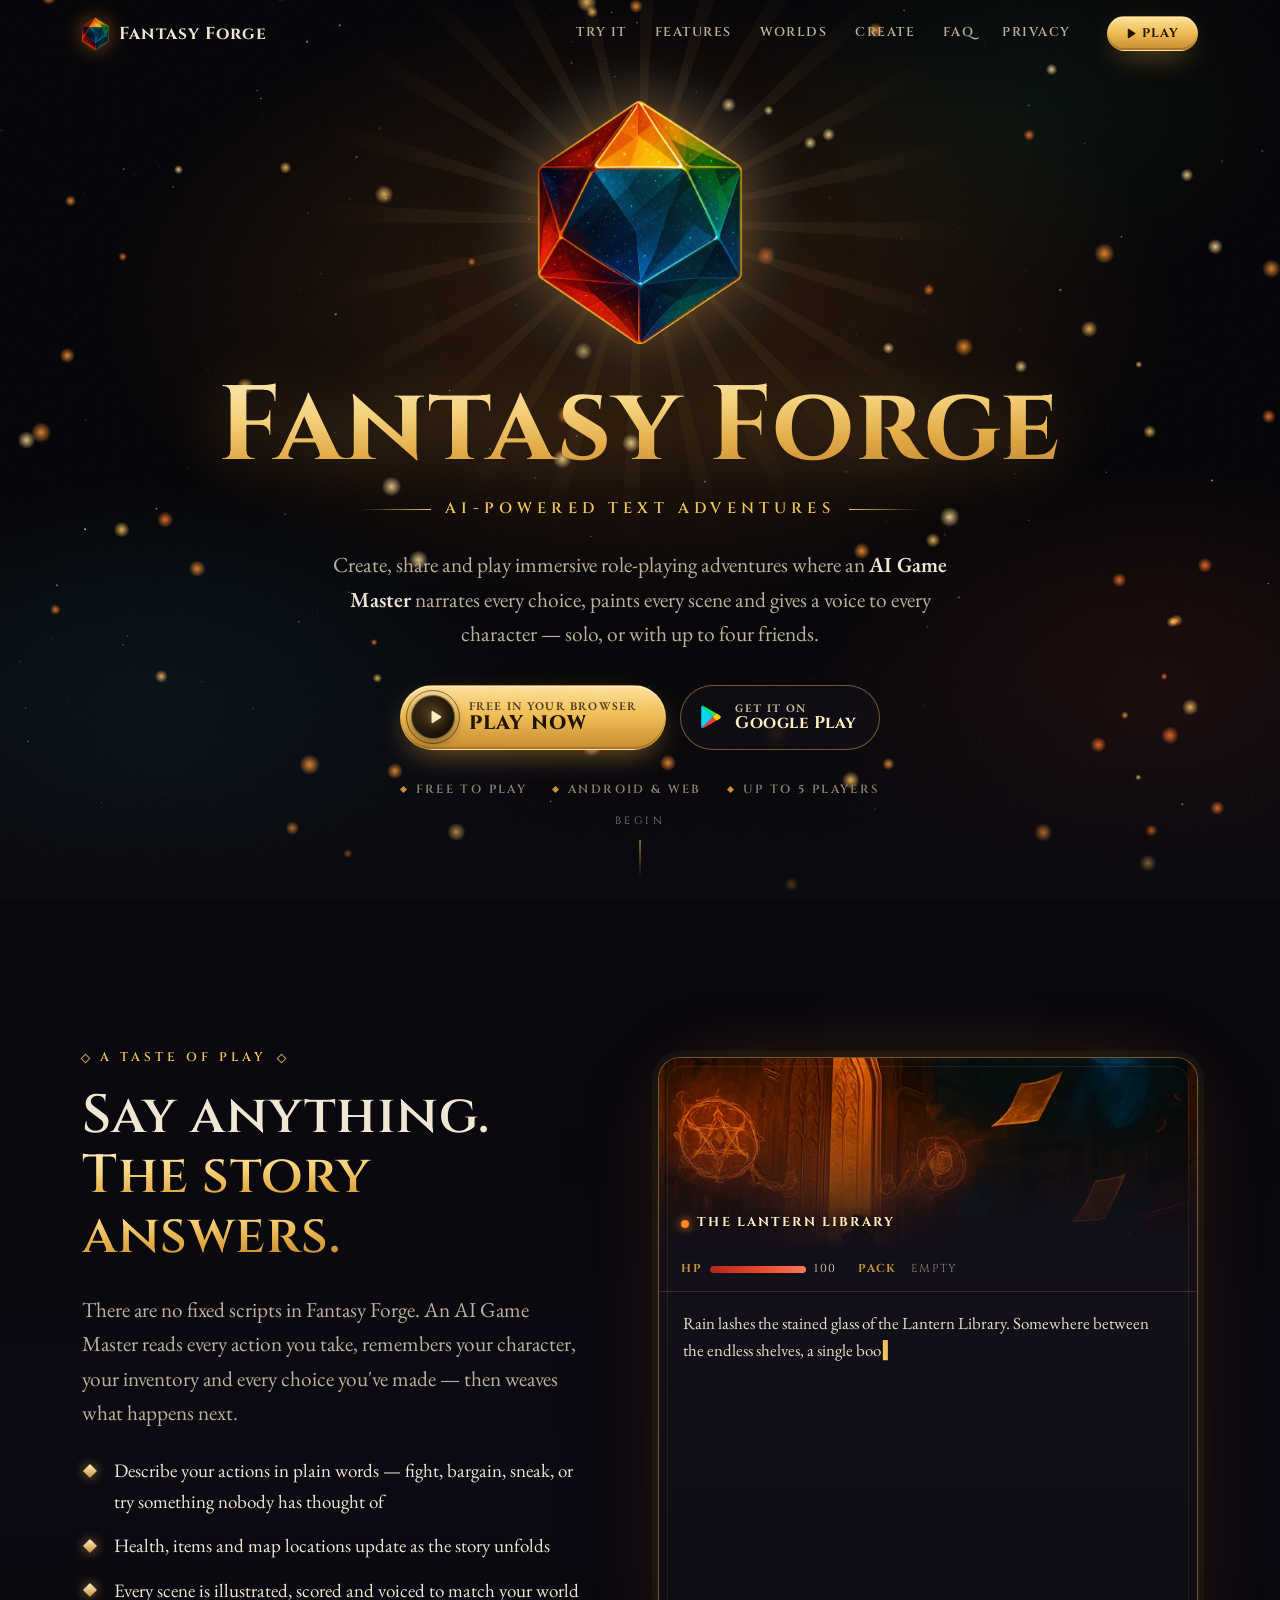
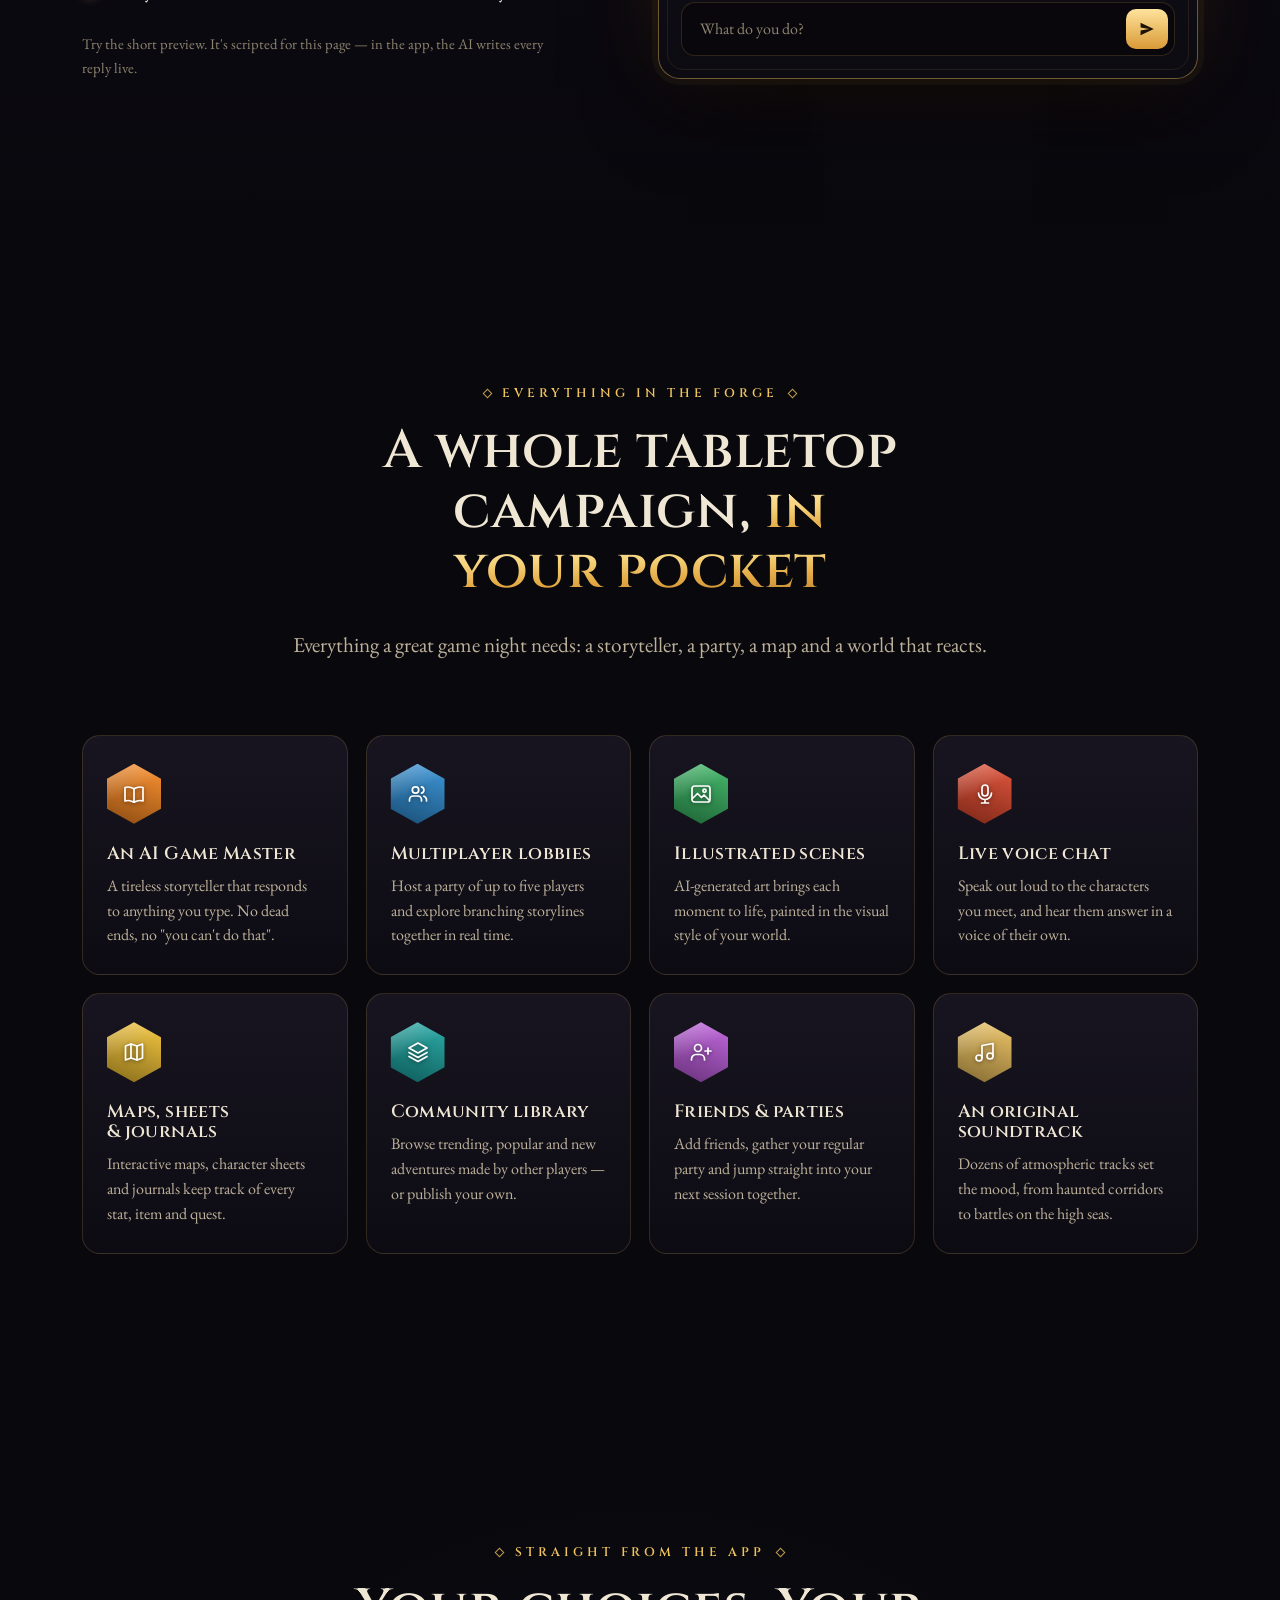
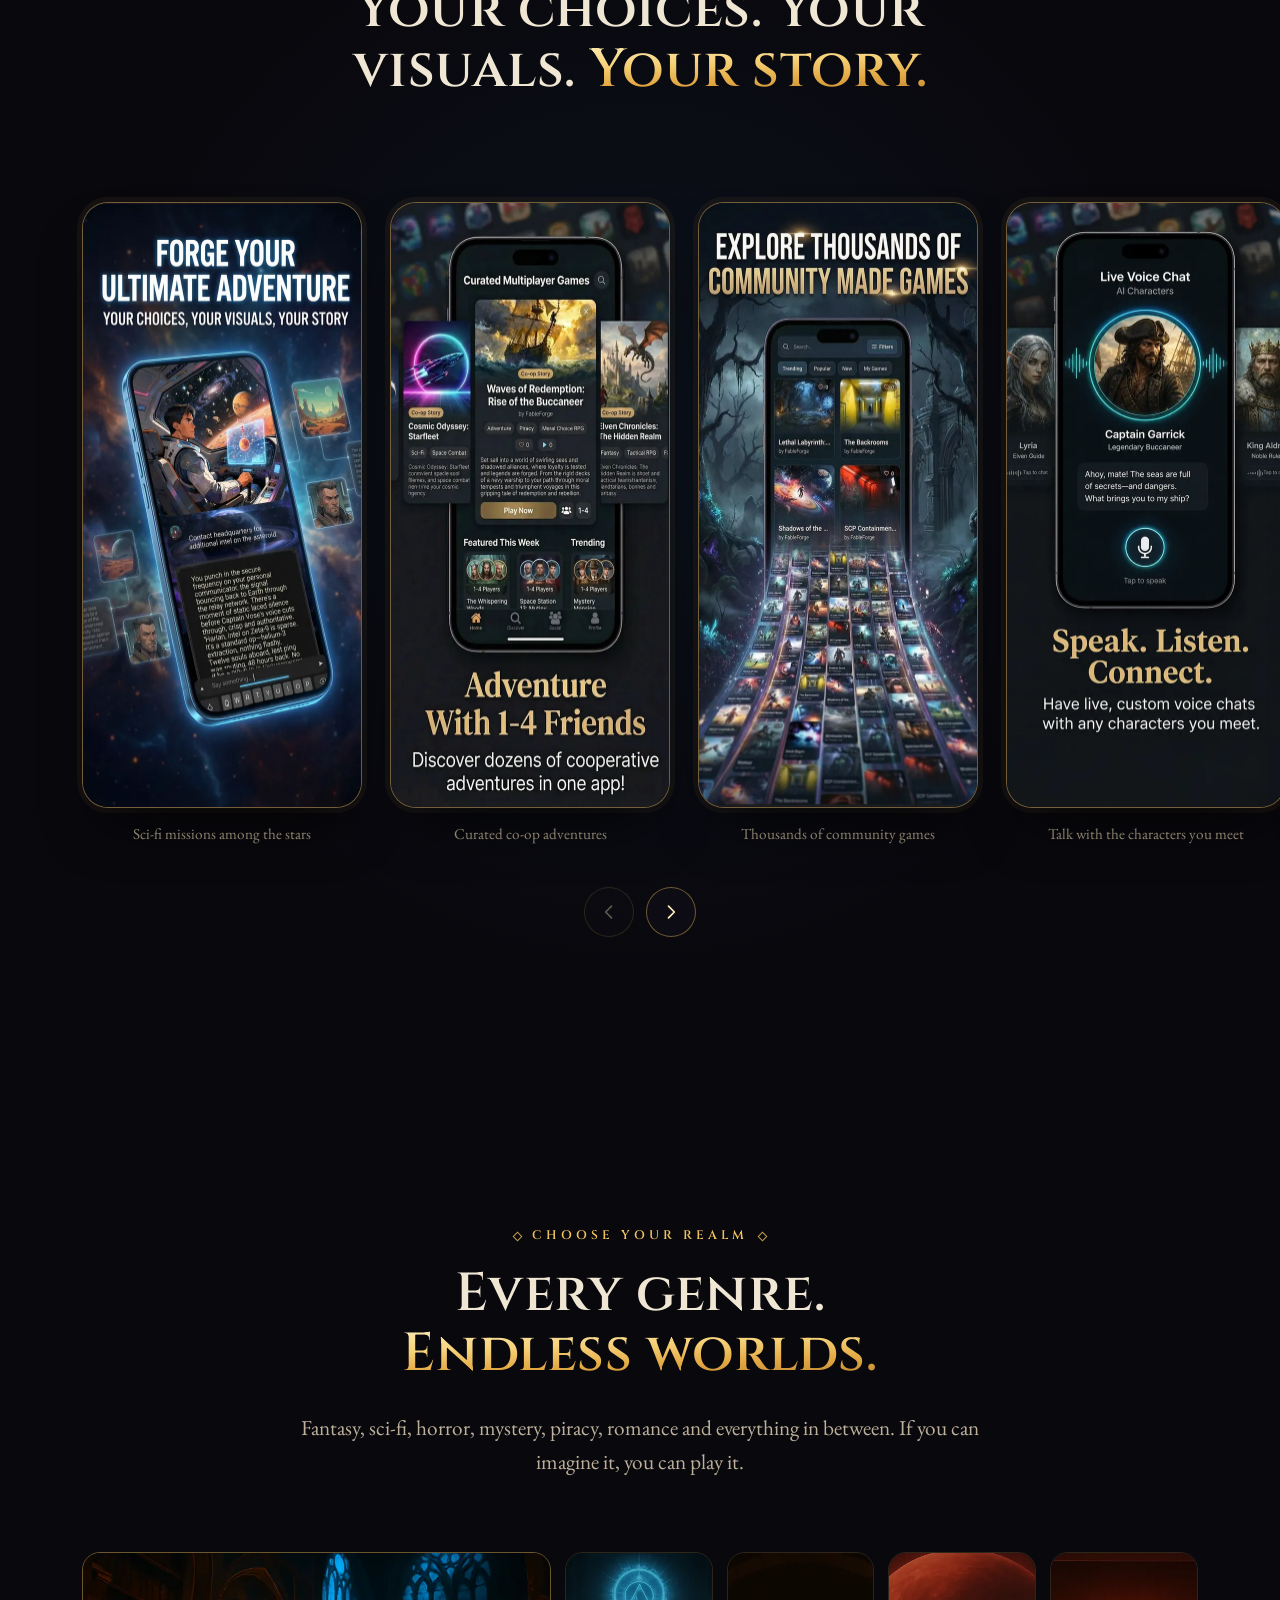
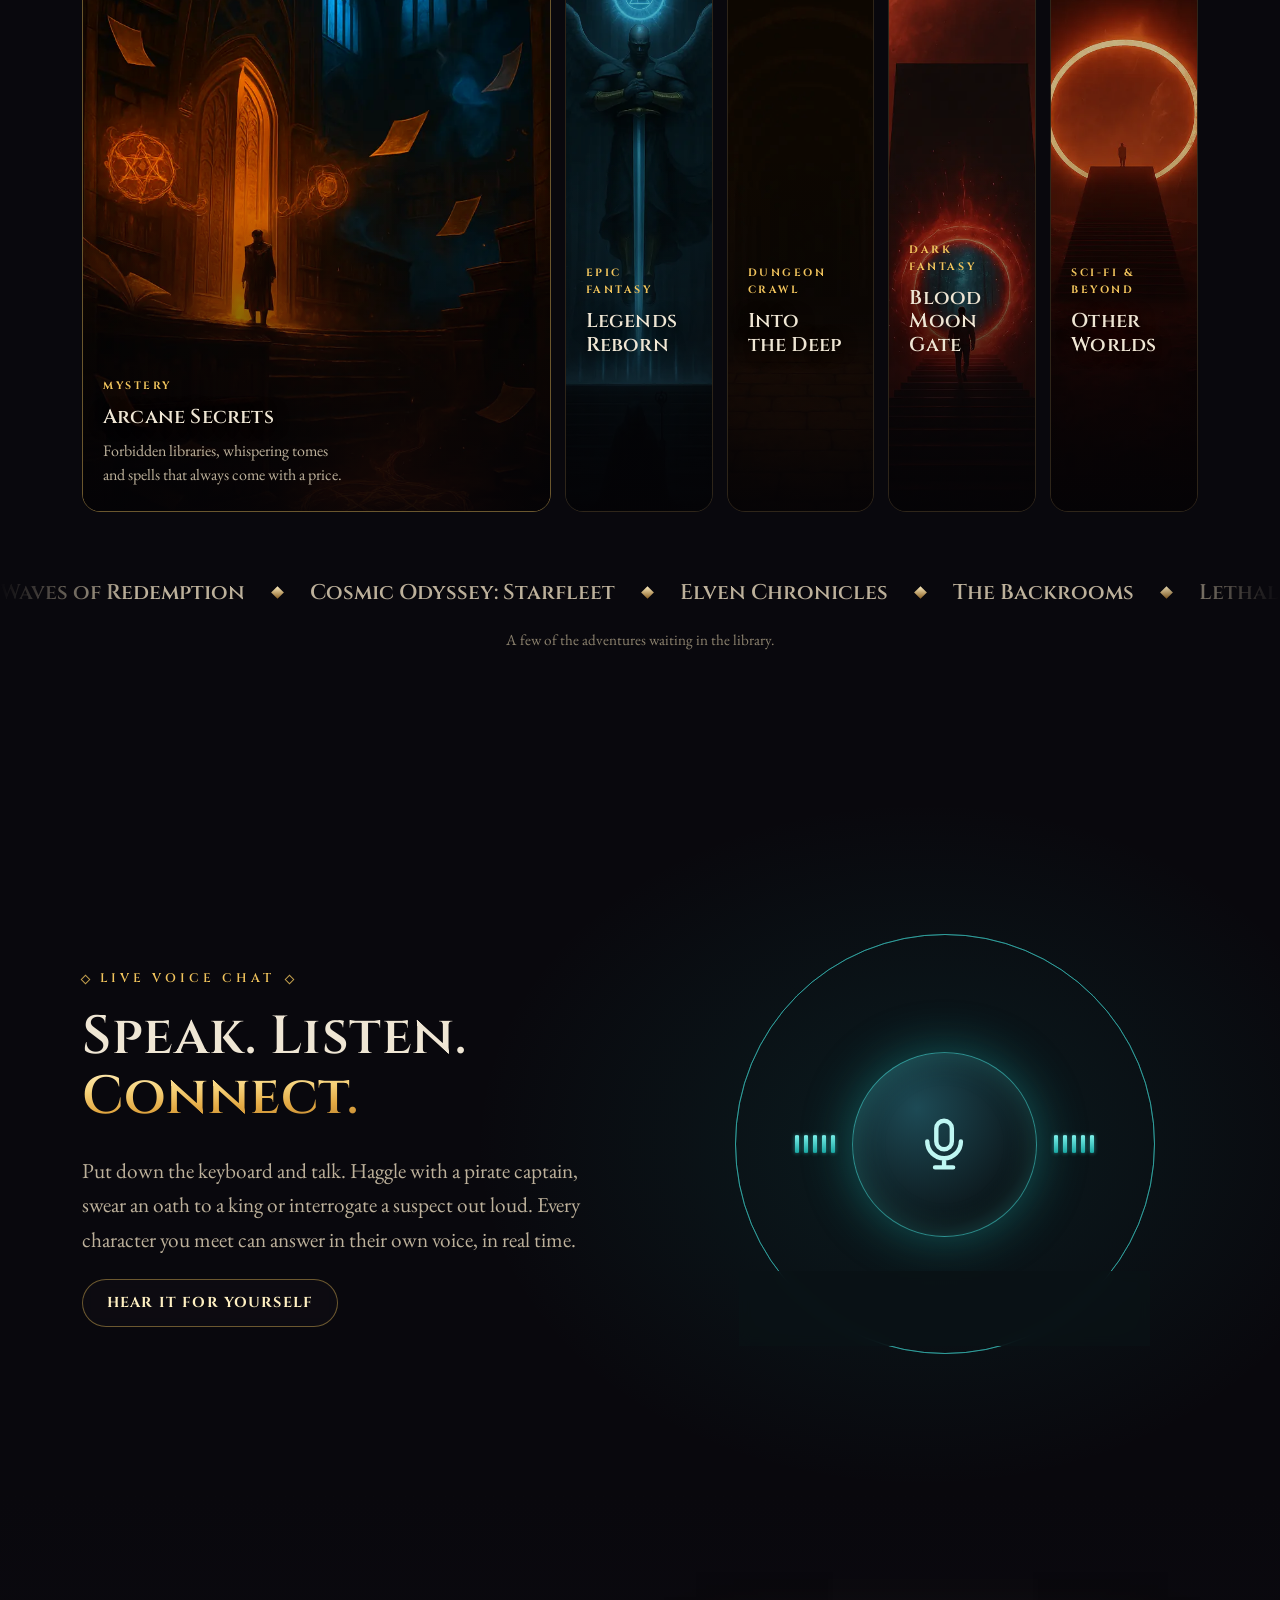
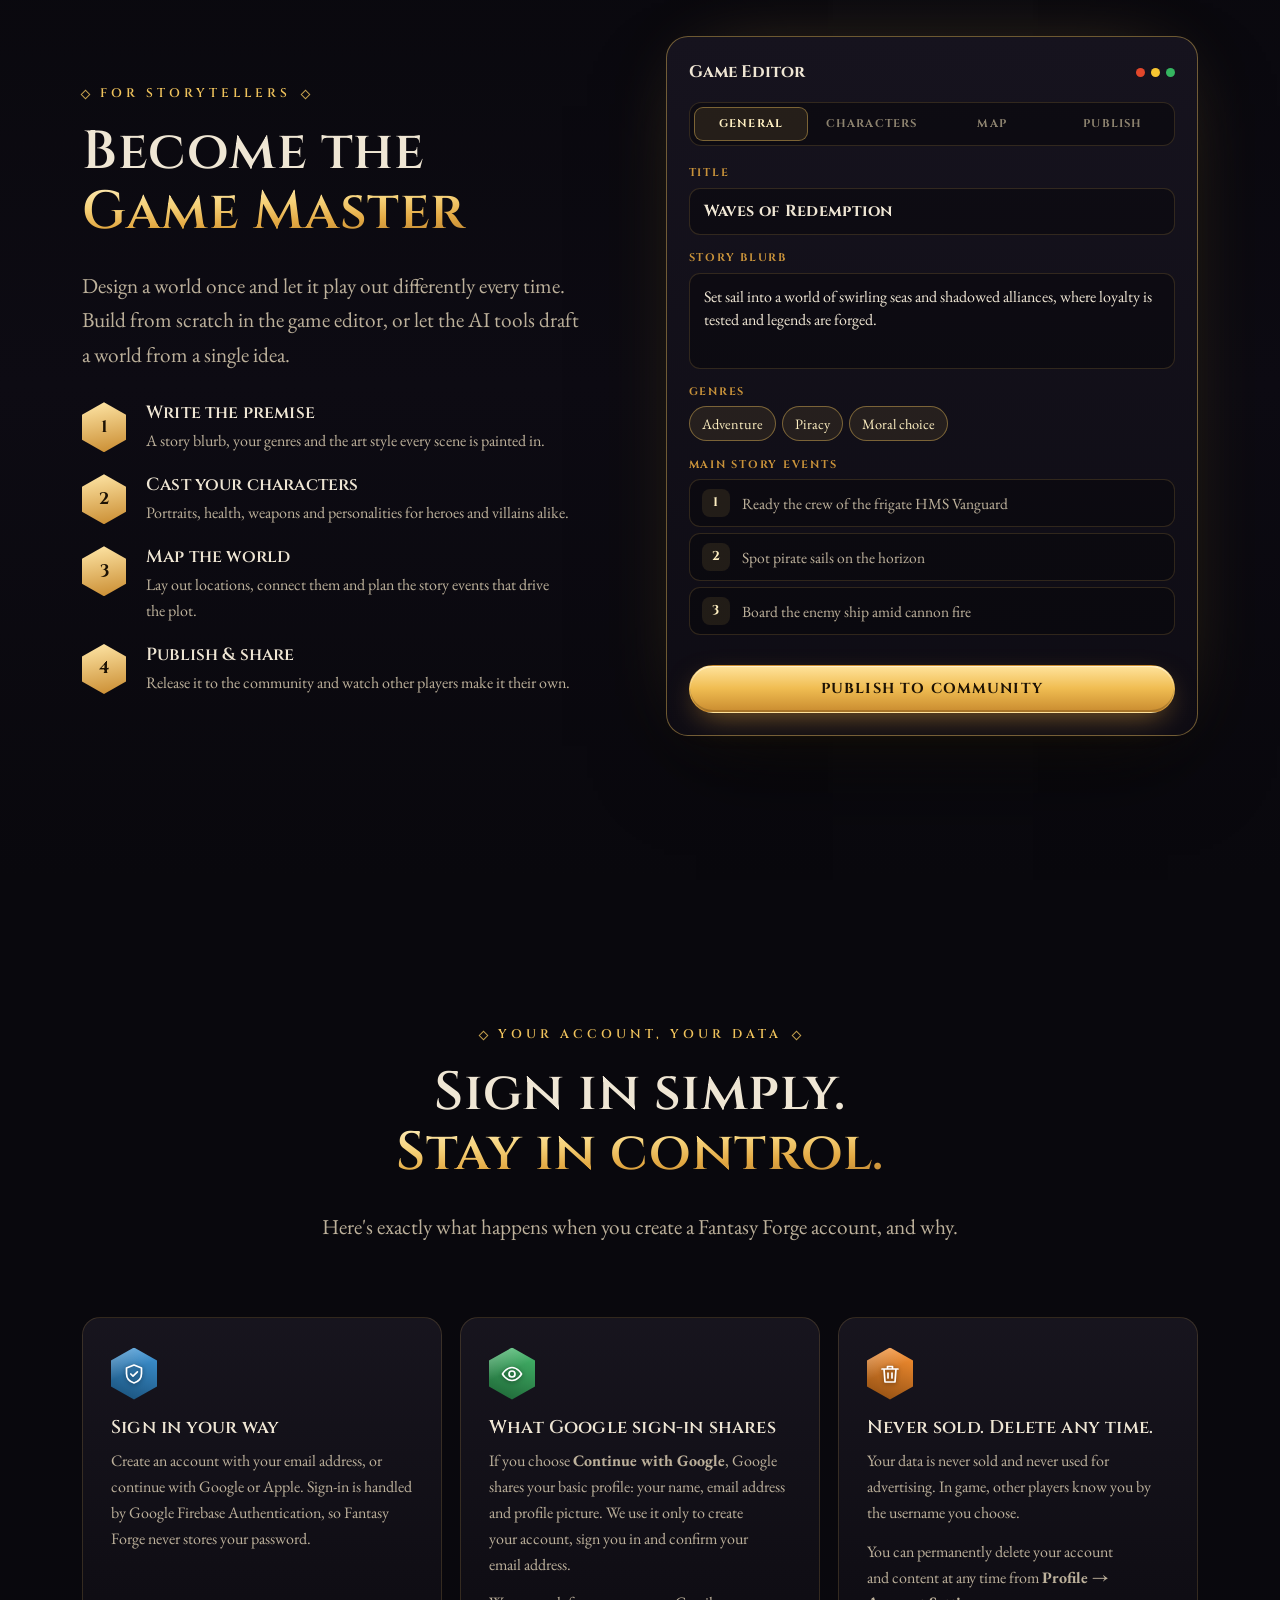
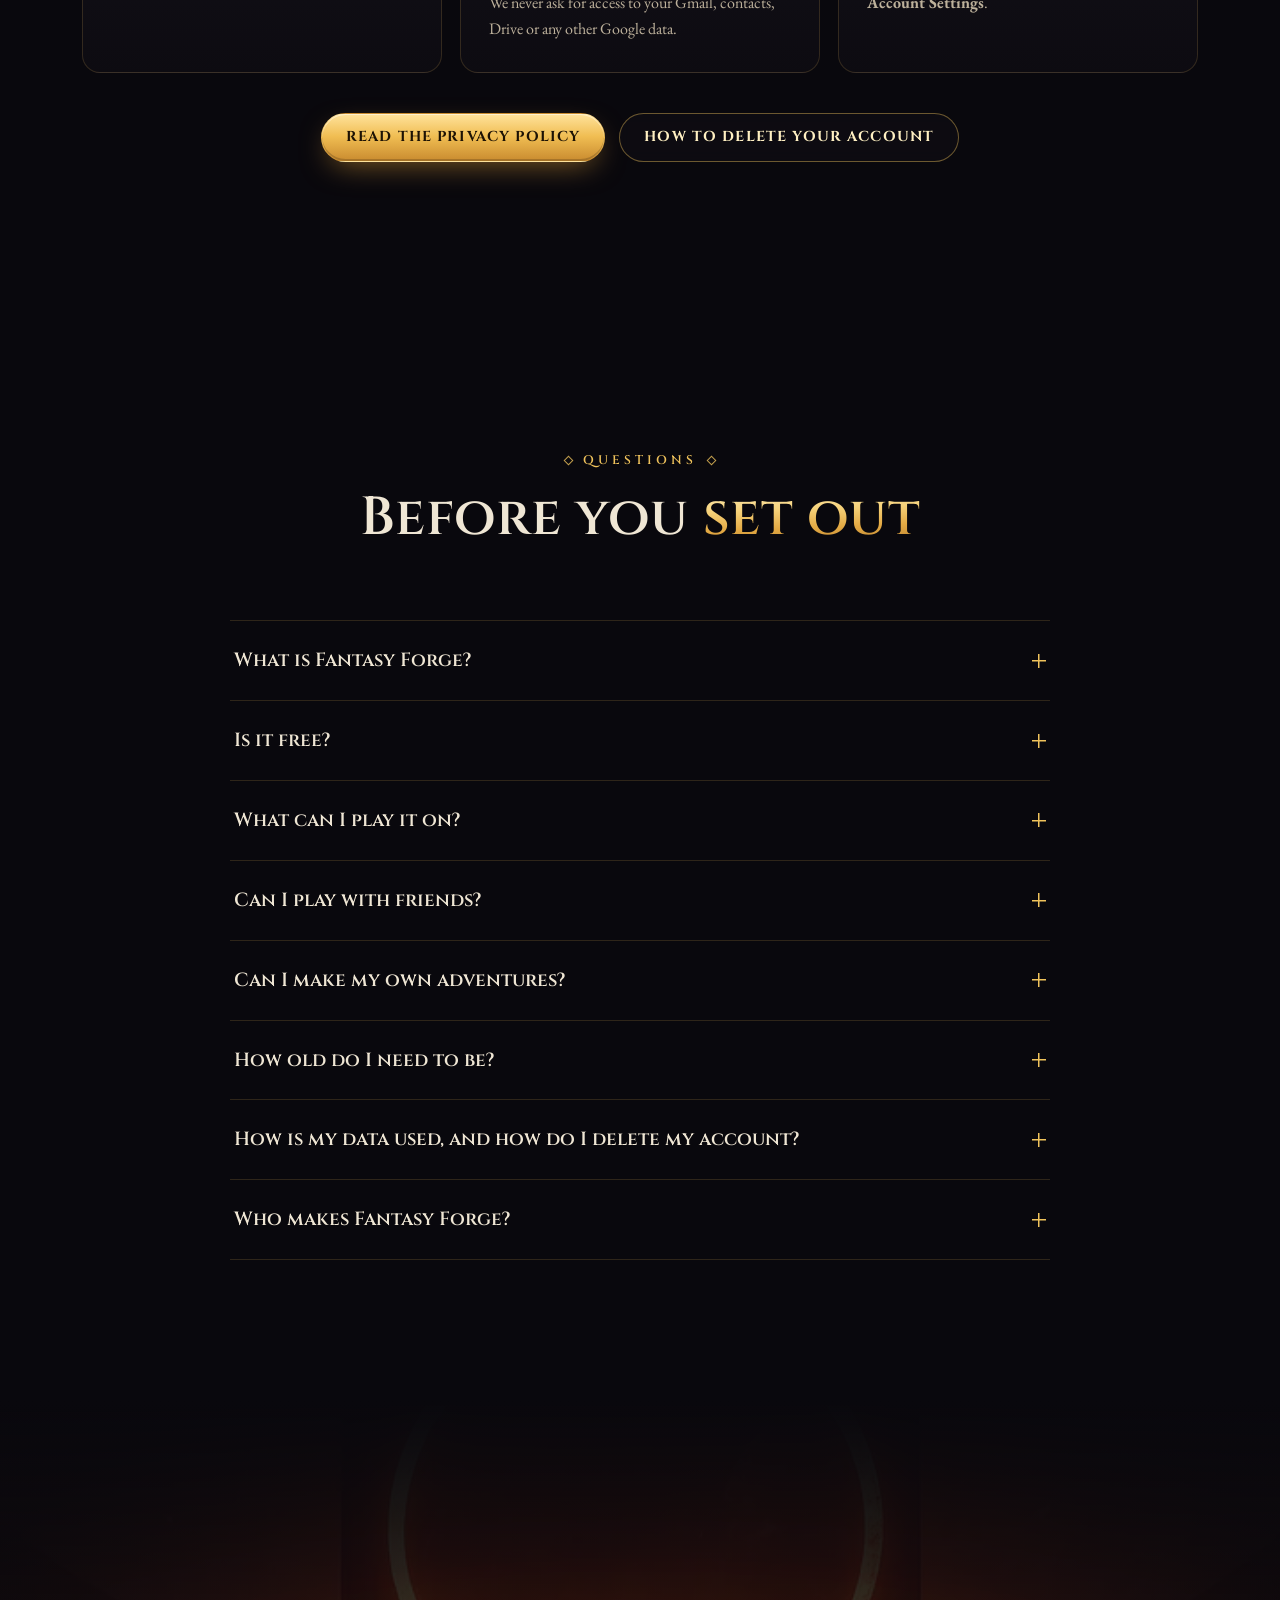
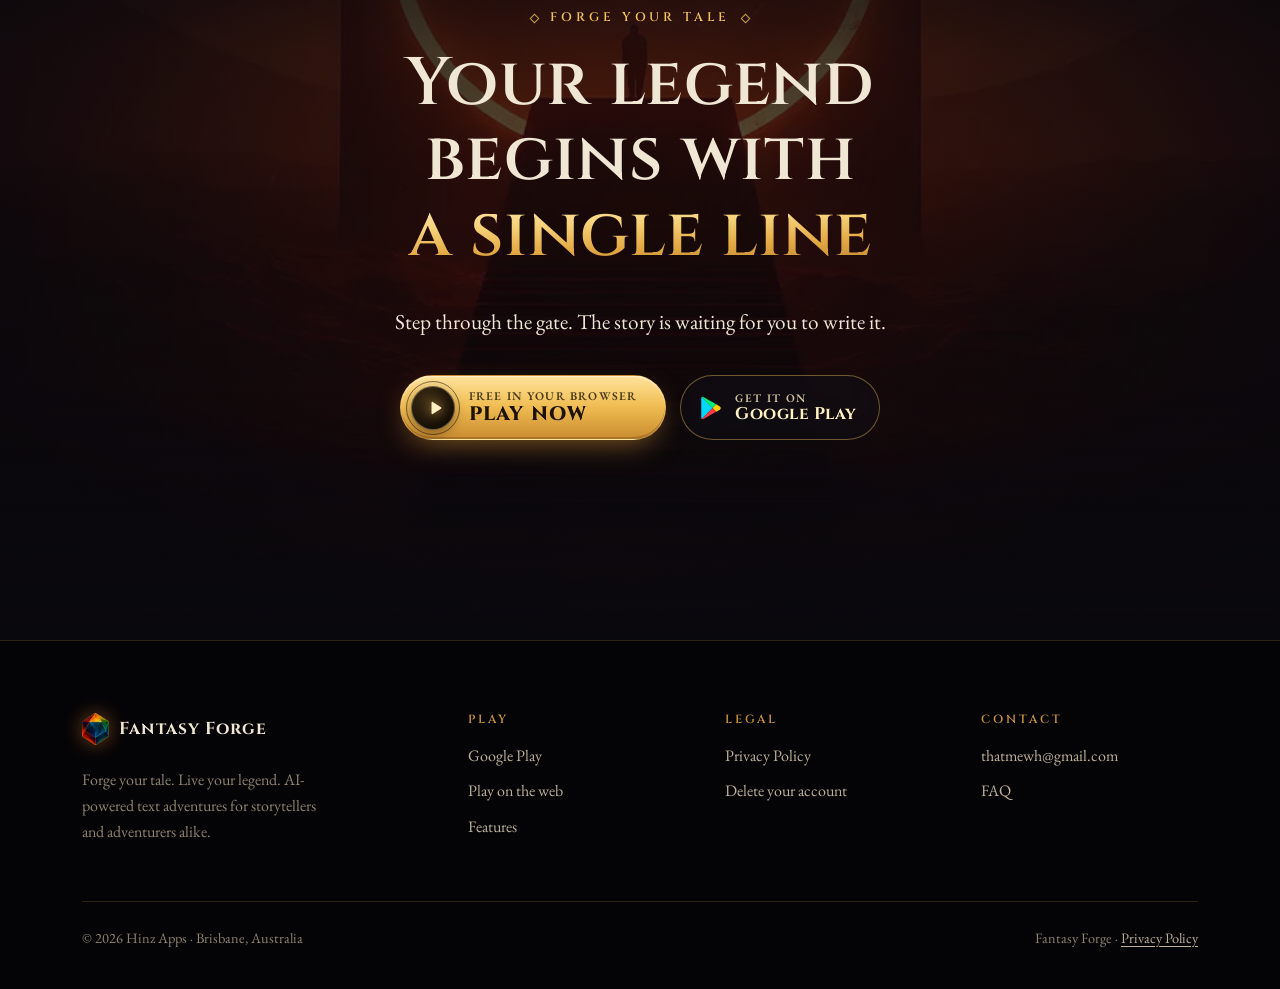
==== index.html @ 033de78b "Add Fantasy Forge homepage and update privacy policy - New home page (index.html) describing the app" ====
<!doctype html>
<html lang="en" class="no-js">
<head>
  <meta charset="utf-8">
  <meta name="viewport" content="width=device-width, initial-scale=1, viewport-fit=cover">
  <title>Fantasy Forge — AI-Powered Text Adventures &amp; RPGs</title>
  <meta name="description" content="Fantasy Forge is an app for creating, sharing and playing AI-powered text adventures. An AI Game Master narrates every choice, illustrates every scene and voices every character — play solo or with up to four friends.">
  <meta name="theme-color" content="#09080d">
  <meta name="color-scheme" content="dark">

  <meta property="og:type" content="website">
  <meta property="og:site_name" content="Fantasy Forge">
  <meta property="og:title" content="Fantasy Forge — AI-Powered Text Adventures">
  <meta property="og:description" content="Create, share and play immersive AI-driven RPG adventures — solo or with up to four friends.">
  <meta property="og:image" content="https://thatmewh.github.io/FableForgeStaticSite/assets/img/og-image.jpg">
  <meta property="og:image:width" content="1200">
  <meta property="og:image:height" content="630">
  <meta property="og:image:alt" content="The Fantasy Forge gem logo glowing above the words AI-powered text adventures">
  <meta name="twitter:card" content="summary_large_image">

  <link rel="icon" href="favicon.ico" sizes="any">
  <link rel="icon" type="image/png" sizes="32x32" href="assets/img/icon-32.png">
  <link rel="icon" type="image/png" sizes="192x192" href="assets/img/icon-192.png">
  <link rel="apple-touch-icon" href="assets/img/apple-touch-icon.png">

  <link rel="preload" href="assets/fonts/cinzel.woff2" as="font" type="font/woff2" crossorigin>
  <link rel="preload" href="assets/fonts/eb-garamond.woff2" as="font" type="font/woff2" crossorigin>
  <link rel="preload" href="assets/img/gem.webp" as="image" type="image/webp">
  <link rel="stylesheet" href="assets/css/site.css">

  <script>document.documentElement.classList.remove('no-js');</script>
  <script type="application/ld+json">
  {
    "@context": "https://schema.org",
    "@type": "SoftwareApplication",
    "name": "Fantasy Forge",
    "alternateName": "FantasyForge AI Stories & RPGs",
    "description": "Create, share and play AI-powered text-based RPG adventures, solo or with friends.",
    "applicationCategory": "GameApplication",
    "operatingSystem": "Android, Web",
    "offers": { "@type": "Offer", "price": "0", "priceCurrency": "USD" },
    "author": { "@type": "Organization", "name": "Hinz Apps" },
    "sameAs": [
      "https://play.google.com/store/apps/details?id=com.HinzApps.FableForge",
      "https://playfantasyforge.com/"
    ]
  }
  </script>
</head>
<body>
  <a class="skip-link" href="#main">Skip to content</a>

  <!-- Reusable icons -->
  <svg width="0" height="0" style="position:absolute" aria-hidden="true" focusable="false">
    <defs>
      <symbol id="i-play" viewBox="0 0 24 24">
        <path fill="#00d7fe" d="M3.6 1.8 13.4 12 3.6 22.2c-.4-.2-.6-.7-.6-1.2V3c0-.5.2-1 .6-1.2z"/>
        <path fill="#ffce00" d="m16.8 8.6 3.4 1.9c1.1.6 1.1 2.4 0 3l-3.4 1.9L13.4 12z"/>
        <path fill="#ff3a44" d="M16.8 15.4 13.4 12 3.6 22.2c.4.2.9.2 1.4-.1z"/>
        <path fill="#00f076" d="M16.8 8.6 5 1.9c-.5-.3-1-.3-1.4-.1L13.4 12z"/>
      </symbol>
      <symbol id="i-globe" viewBox="0 0 24 24" fill="none" stroke="currentColor" stroke-width="1.7" stroke-linecap="round" stroke-linejoin="round">
        <circle cx="12" cy="12" r="9"/><path d="M3 12h18M12 3c2.5 2.6 3.8 5.6 3.8 9s-1.3 6.4-3.8 9c-2.5-2.6-3.8-5.6-3.8-9S9.5 5.6 12 3z"/>
      </symbol>
      <symbol id="i-book" viewBox="0 0 24 24" fill="none" stroke="currentColor" stroke-width="1.7" stroke-linecap="round" stroke-linejoin="round">
        <path d="M3 5.5c2.8-.9 5.8-.6 9 1.2 3.2-1.8 6.2-2.1 9-1.2V19c-2.8-.9-5.8-.6-9 1.2-3.2-1.8-6.2-2.1-9-1.2z"/><path d="M12 6.7v13.5"/>
      </symbol>
      <symbol id="i-users" viewBox="0 0 24 24" fill="none" stroke="currentColor" stroke-width="1.7" stroke-linecap="round" stroke-linejoin="round">
        <circle cx="9.5" cy="8" r="3.2"/><path d="M3.5 19v-1.2A3.8 3.8 0 0 1 7.3 14h4.4a3.8 3.8 0 0 1 3.8 3.8V19"/><path d="M15.5 4.9a3.2 3.2 0 0 1 0 6.2M20.5 19v-1.2a3.8 3.8 0 0 0-2.6-3.6"/>
      </symbol>
      <symbol id="i-image" viewBox="0 0 24 24" fill="none" stroke="currentColor" stroke-width="1.7" stroke-linecap="round" stroke-linejoin="round">
        <rect x="3" y="4" width="18" height="16" rx="2.5"/><path d="m3.5 16.5 5-5 4 4 2.5-2.5 5.5 5.5"/><circle cx="15.5" cy="8.8" r="1.6"/>
      </symbol>
      <symbol id="i-mic" viewBox="0 0 24 24" fill="none" stroke="currentColor" stroke-width="1.7" stroke-linecap="round" stroke-linejoin="round">
        <rect x="9" y="3" width="6" height="11" rx="3"/><path d="M5.5 11a6.5 6.5 0 0 0 13 0M12 17.5V21M8.5 21h7"/>
      </symbol>
      <symbol id="i-map" viewBox="0 0 24 24" fill="none" stroke="currentColor" stroke-width="1.7" stroke-linecap="round" stroke-linejoin="round">
        <path d="M9 4 3.5 6v14L9 18l6 2 5.5-2V4L15 6z"/><path d="M9 4v14M15 6v14"/>
      </symbol>
      <symbol id="i-layers" viewBox="0 0 24 24" fill="none" stroke="currentColor" stroke-width="1.7" stroke-linecap="round" stroke-linejoin="round">
        <path d="m12 3 9 5-9 5-9-5z"/><path d="m3 12.5 9 5 9-5"/><path d="m3 16.5 9 5 9-5"/>
      </symbol>
      <symbol id="i-user-plus" viewBox="0 0 24 24" fill="none" stroke="currentColor" stroke-width="1.7" stroke-linecap="round" stroke-linejoin="round">
        <circle cx="9" cy="8" r="3.5"/><path d="M2.5 20v-1a4.5 4.5 0 0 1 4.5-4.5h4a4.5 4.5 0 0 1 4.5 4.5v1M19 8v6M16 11h6"/>
      </symbol>
      <symbol id="i-music" viewBox="0 0 24 24" fill="none" stroke="currentColor" stroke-width="1.7" stroke-linecap="round" stroke-linejoin="round">
        <path d="M9 18V5.5l11-2V16"/><circle cx="6" cy="18" r="3"/><circle cx="17" cy="16" r="3"/>
      </symbol>
      <symbol id="i-shield" viewBox="0 0 24 24" fill="none" stroke="currentColor" stroke-width="1.7" stroke-linecap="round" stroke-linejoin="round">
        <path d="M12 3 4.5 6v5.5c0 4.6 3.2 8.2 7.5 9.5 4.3-1.3 7.5-4.9 7.5-9.5V6z"/><path d="m8.8 12 2.2 2.2 4.4-4.4"/>
      </symbol>
      <symbol id="i-eye" viewBox="0 0 24 24" fill="none" stroke="currentColor" stroke-width="1.7" stroke-linecap="round" stroke-linejoin="round">
        <path d="M2.5 12S6 5.5 12 5.5 21.5 12 21.5 12 18 18.5 12 18.5 2.5 12 2.5 12z"/><circle cx="12" cy="12" r="3"/>
      </symbol>
      <symbol id="i-erase" viewBox="0 0 24 24" fill="none" stroke="currentColor" stroke-width="1.7" stroke-linecap="round" stroke-linejoin="round">
        <path d="M4 7h16M9.5 7V4.5h5V7M6 7l1 13h10l1-13M10 11v5M14 11v5"/>
      </symbol>
      <symbol id="i-triangle" viewBox="0 0 14 14" fill="currentColor">
        <path d="M3.5 1.6v10.8c0 .6.7 1 1.2.7l8.3-5.4c.5-.3.5-1.1 0-1.4L4.7.9c-.5-.3-1.2.1-1.2.7z"/>
      </symbol>
      <symbol id="i-send" viewBox="0 0 24 24" fill="currentColor">
        <path d="M3.4 20.4 21 12 3.4 3.6l.1 6.5L15 12 3.5 13.9z"/>
      </symbol>
      <symbol id="i-chev" viewBox="0 0 24 24" fill="none" stroke="currentColor" stroke-width="2" stroke-linecap="round" stroke-linejoin="round">
        <path d="m9 5 7 7-7 7"/>
      </symbol>
    </defs>
  </svg>

  <header class="site-header" data-header>
    <div class="container header-inner">
      <a class="brand" href="./" aria-label="Fantasy Forge — home">
        <img src="assets/img/gem-96.png" width="27" height="32" alt="">
        <span>Fantasy Forge</span>
      </a>
      <nav class="site-nav" id="site-nav" aria-label="Primary">
        <a href="#play">Try it</a>
        <a href="#features">Features</a>
        <a href="#worlds">Worlds</a>
        <a href="#create">Create</a>
        <a href="#faq">FAQ</a>
        <a href="privacy-policty.html">Privacy</a>
      </nav>
      <a class="btn btn-primary btn-sm header-cta" href="https://playfantasyforge.com/" target="_blank" rel="noopener"><svg width="11" height="11" aria-hidden="true"><use href="#i-triangle"/></svg>Play</a>
      <button class="nav-toggle" type="button" aria-expanded="false" aria-controls="site-nav" aria-label="Menu"><span></span><span></span></button>
    </div>
  </header>

  <main id="main">

    <!-- ============ HERO ============ -->
    <section class="hero" id="top" aria-labelledby="hero-title">
      <div class="hero-bg" aria-hidden="true"></div>
      <canvas class="hero-canvas" aria-hidden="true"></canvas>

      <div class="container hero-inner">
        <div class="gem-stage" aria-hidden="true">
          <div class="gem-float">
            <img class="gem" src="assets/img/gem.webp" width="525" height="625" alt="" fetchpriority="high">
            <span class="gem-shine"></span>
          </div>
        </div>

        <h1 class="hero-title" id="hero-title"><span class="gilded">Fantasy Forge</span></h1>
        <p class="hero-ornament">AI-powered text adventures</p>
        <p class="hero-lead">
          Create, share and play immersive role-playing adventures where an <strong>AI Game Master</strong>
          narrates every choice, paints every scene and gives a voice to every character — solo, or with up to four friends.
        </p>

        <div class="hero-ctas">
          <a class="btn btn-primary btn-play" href="https://playfantasyforge.com/" target="_blank" rel="noopener">
            <span class="play-disc" aria-hidden="true"><svg width="14" height="14"><use href="#i-triangle"/></svg></span>
            <span class="store-text"><small>Free in your browser</small><strong>Play now</strong></span>
          </a>
          <a class="btn btn-ghost btn-store" href="https://play.google.com/store/apps/details?id=com.HinzApps.FableForge" target="_blank" rel="noopener">
            <svg width="26" height="26" aria-hidden="true"><use href="#i-play"/></svg>
            <span class="store-text"><small>Get it on</small><strong>Google Play</strong></span>
          </a>
        </div>

        <ul class="hero-meta" aria-label="At a glance">
          <li>Free to play</li>
          <li>Android &amp; web</li>
          <li>Up to 5 players</li>
        </ul>
      </div>

      <a class="scroll-cue" href="#play">Begin</a>
    </section>

    <!-- ============ STORY DEMO ============ -->
    <section class="section demo" id="play" aria-labelledby="play-title">
      <div class="container demo-grid">
        <div class="demo-copy reveal">
          <p class="eyebrow">A taste of play</p>
          <h2 id="play-title">Say anything. <span class="gilded">The story answers.</span></h2>
          <p class="lead">
            There are no fixed scripts in Fantasy Forge. An AI Game Master reads every action you take,
            remembers your character, your inventory and every choice you've made — then weaves what happens next.
          </p>
          <ul class="checks">
            <li>Describe your actions in plain words — fight, bargain, sneak, or try something nobody has thought of</li>
            <li>Health, items and map locations update as the story unfolds</li>
            <li>Every scene is illustrated, scored and voiced to match your world</li>
          </ul>
          <p class="fine">Try the short preview. It's scripted for this page — in the app, the AI writes every reply live.</p>
        </div>

        <div class="tome reveal" data-delay="1" data-story>
          <div class="tome-scene">
            <img src="assets/img/worlds/library.webp" width="720" height="1080" loading="lazy" alt="A candlelit gothic library where glowing sigils burn on the floor">
            <div class="tome-location"><span class="dot" aria-hidden="true"></span><span data-location>The Lantern Library</span></div>
          </div>
          <div class="tome-hud">
            <div class="hp"><span class="hud-label">HP</span><div class="bar" aria-hidden="true"><i data-hp-bar></i></div><span class="hp-num" data-hp>100</span></div>
            <div class="inv"><span class="hud-label">Pack</span><span class="inv-items" data-inv>Empty</span></div>
          </div>
          <div class="tome-log" data-log aria-live="polite"></div>
          <div class="tome-choices" data-choices></div>
          <form class="tome-input" data-input>
            <input type="text" placeholder="What do you do?" aria-label="Type your own action" maxlength="120" autocomplete="off">
            <button type="submit" aria-label="Send action"><svg width="18" height="18" aria-hidden="true"><use href="#i-send"/></svg></button>
          </form>
          <div class="tome-toast" data-toast aria-hidden="true"></div>
        </div>
      </div>
    </section>

    <!-- ============ FEATURES ============ -->
    <section class="section" id="features" aria-labelledby="features-title">
      <div class="container">
        <div class="section-head reveal">
          <p class="eyebrow">Everything in the forge</p>
          <h2 id="features-title">A whole tabletop campaign, <span class="gilded">in your pocket</span></h2>
          <p class="lead">Everything a great game night needs: a storyteller, a party, a map and a world that reacts.</p>
        </div>

        <div class="features-grid">
          <article class="feature reveal">
            <span class="facet"><svg aria-hidden="true"><use href="#i-book"/></svg></span>
            <h3>An AI Game Master</h3>
            <p>A tireless storyteller that responds to anything you type. No dead ends, no "you can't do that".</p>
          </article>
          <article class="feature reveal" data-delay="1">
            <span class="facet"><svg aria-hidden="true"><use href="#i-users"/></svg></span>
            <h3>Multiplayer lobbies</h3>
            <p>Host a party of up to five players and explore branching storylines together in real time.</p>
          </article>
          <article class="feature reveal" data-delay="2">
            <span class="facet"><svg aria-hidden="true"><use href="#i-image"/></svg></span>
            <h3>Illustrated scenes</h3>
            <p>AI-generated art brings each moment to life, painted in the visual style of your world.</p>
          </article>
          <article class="feature reveal" data-delay="3">
            <span class="facet"><svg aria-hidden="true"><use href="#i-mic"/></svg></span>
            <h3>Live voice chat</h3>
            <p>Speak out loud to the characters you meet, and hear them answer in a voice of their own.</p>
          </article>
          <article class="feature reveal">
            <span class="facet"><svg aria-hidden="true"><use href="#i-map"/></svg></span>
            <h3>Maps, sheets &amp; journals</h3>
            <p>Interactive maps, character sheets and journals keep track of every stat, item and quest.</p>
          </article>
          <article class="feature reveal" data-delay="1">
            <span class="facet"><svg aria-hidden="true"><use href="#i-layers"/></svg></span>
            <h3>Community library</h3>
            <p>Browse trending, popular and new adventures made by other players — or publish your own.</p>
          </article>
          <article class="feature reveal" data-delay="2">
            <span class="facet"><svg aria-hidden="true"><use href="#i-user-plus"/></svg></span>
            <h3>Friends &amp; parties</h3>
            <p>Add friends, gather your regular party and jump straight into your next session together.</p>
          </article>
          <article class="feature reveal" data-delay="3">
            <span class="facet"><svg aria-hidden="true"><use href="#i-music"/></svg></span>
            <h3>An original soundtrack</h3>
            <p>Dozens of atmospheric tracks set the mood, from haunted corridors to battles on the high seas.</p>
          </article>
        </div>
      </div>
    </section>

    <!-- ============ GALLERY ============ -->
    <section class="section gallery" id="gallery" aria-labelledby="gallery-title">
      <div class="container">
        <div class="section-head reveal">
          <p class="eyebrow">Straight from the app</p>
          <h2 id="gallery-title">Your choices. Your visuals. <span class="gilded">Your story.</span></h2>
        </div>
      </div>
      <div class="gallery-track" data-track tabindex="0" aria-label="App screenshots">
        <figure class="shot"><img src="assets/img/screens/screen-1.webp" width="560" height="1212" loading="lazy" alt="A sci-fi adventure: a pilot in a starship cockpit while the AI narrates a mission briefing"><figcaption>Sci-fi missions among the stars</figcaption></figure>
        <figure class="shot"><img src="assets/img/screens/screen-2.webp" width="560" height="1212" loading="lazy" alt="Curated co-op adventures such as Waves of Redemption, for one to four friends"><figcaption>Curated co-op adventures</figcaption></figure>
        <figure class="shot"><img src="assets/img/screens/screen-3.webp" width="560" height="1212" loading="lazy" alt="The community library, a searchable grid of player-made games"><figcaption>Thousands of community games</figcaption></figure>
        <figure class="shot"><img src="assets/img/screens/screen-6.webp" width="560" height="1212" loading="lazy" alt="Live voice chat with an AI pirate captain called Captain Garrick"><figcaption>Talk with the characters you meet</figcaption></figure>
        <figure class="shot"><img src="assets/img/screens/screen-5.webp" width="560" height="1212" loading="lazy" alt="The game editor, with a story blurb, genres, image style and main story events"><figcaption>Build your own adventures</figcaption></figure>
        <figure class="shot"><img src="assets/img/screens/screen-4.webp" width="560" height="1212" loading="lazy" alt="The character editor, with a portrait, health and weapon stats"><figcaption>Deep character customisation</figcaption></figure>
        <figure class="shot"><img src="assets/img/screens/screen-0.webp" width="560" height="1212" loading="lazy" alt="A romance storyline, illustrated with a candlelit balcony scene"><figcaption>Every genre, every mood</figcaption></figure>
      </div>
      <div class="gallery-controls">
        <button class="round-btn" type="button" data-prev aria-label="Previous screenshots"><svg width="20" height="20" style="transform:scaleX(-1)" aria-hidden="true"><use href="#i-chev"/></svg></button>
        <button class="round-btn" type="button" data-next aria-label="Next screenshots"><svg width="20" height="20" aria-hidden="true"><use href="#i-chev"/></svg></button>
      </div>
    </section>

    <!-- ============ WORLDS ============ -->
    <section class="section" id="worlds" aria-labelledby="worlds-title">
      <div class="container">
        <div class="section-head reveal">
          <p class="eyebrow">Choose your realm</p>
          <h2 id="worlds-title">Every genre. <span class="gilded">Endless worlds.</span></h2>
          <p class="lead">Fantasy, sci-fi, horror, mystery, piracy, romance and everything in between. If you can imagine it, you can play it.</p>
        </div>

        <div class="worlds-row reveal" data-worlds>
          <article class="world" tabindex="0">
            <img src="assets/img/worlds/library.webp" width="720" height="1080" loading="lazy" alt="">
            <div class="world-body">
              <span class="tag">Mystery</span>
              <h3>Arcane Secrets</h3>
              <p>Forbidden libraries, whispering tomes and spells that always come with a price.</p>
            </div>
          </article>
          <article class="world" tabindex="0">
            <img src="assets/img/worlds/sentinel.webp" width="720" height="1080" loading="lazy" alt="">
            <div class="world-body">
              <span class="tag">Epic fantasy</span>
              <h3>Legends Reborn</h3>
              <p>Fallen guardians, legendary blades and destinies written in starlight.</p>
            </div>
          </article>
          <article class="world" tabindex="0">
            <img src="assets/img/worlds/dungeon.webp" width="720" height="1080" loading="lazy" alt="">
            <div class="world-body">
              <span class="tag">Dungeon crawl</span>
              <h3>Into the Deep</h3>
              <p>Torchlit corridors, ancient traps and treasure worth every risk.</p>
            </div>
          </article>
          <article class="world" tabindex="0">
            <img src="assets/img/worlds/portal.webp" width="720" height="1080" loading="lazy" alt="">
            <div class="world-body">
              <span class="tag">Dark fantasy</span>
              <h3>Blood Moon Gate</h3>
              <p>Crimson skies, cursed gateways and heroes who walk the edge of ruin.</p>
            </div>
          </article>
          <article class="world" tabindex="0">
            <img src="assets/img/worlds/ring.webp" width="720" height="1080" loading="lazy" alt="">
            <div class="world-body">
              <span class="tag">Sci-fi &amp; beyond</span>
              <h3>Other Worlds</h3>
              <p>Alien frontiers, strange dimensions and whatever waits beyond the ring.</p>
            </div>
          </article>
        </div>
      </div>

      <div class="marquee" aria-label="Adventures you can play">
        <div class="marquee-track">
          <ul>
            <li>Waves of Redemption</li>
            <li>Cosmic Odyssey: Starfleet</li>
            <li>Elven Chronicles</li>
            <li>The Backrooms</li>
            <li>Lethal Labyrinth</li>
            <li>SCP Containment</li>
            <li>The Whispering Woods</li>
            <li>Space Station 13: Mutiny</li>
            <li>Mystery Mansion</li>
          </ul>
          <ul aria-hidden="true">
            <li>Waves of Redemption</li>
            <li>Cosmic Odyssey: Starfleet</li>
            <li>Elven Chronicles</li>
            <li>The Backrooms</li>
            <li>Lethal Labyrinth</li>
            <li>SCP Containment</li>
            <li>The Whispering Woods</li>
            <li>Space Station 13: Mutiny</li>
            <li>Mystery Mansion</li>
          </ul>
        </div>
      </div>
      <p class="marquee-caption">A few of the adventures waiting in the library.</p>
    </section>

    <!-- ============ VOICE ============ -->
    <section class="section voice" id="voice" aria-labelledby="voice-title">
      <div class="container voice-grid">
        <div class="voice-copy reveal">
          <p class="eyebrow">Live voice chat</p>
          <h2 id="voice-title">Speak. Listen. <span class="gilded">Connect.</span></h2>
          <p class="lead">
            Put down the keyboard and talk. Haggle with a pirate captain, swear an oath to a king or
            interrogate a suspect out loud. Every character you meet can answer in their own voice, in real time.
          </p>
          <a class="btn btn-ghost" href="https://play.google.com/store/apps/details?id=com.HinzApps.FableForge" target="_blank" rel="noopener">Hear it for yourself</a>
        </div>
        <div class="voice-visual reveal" data-delay="1" aria-hidden="true">
          <div class="voice-orb">
            <span class="ring"></span><span class="ring"></span><span class="ring"></span>
            <div class="wave left"><i></i><i></i><i></i><i></i><i></i></div>
            <div class="voice-core"><svg><use href="#i-mic"/></svg></div>
            <div class="wave right"><i></i><i></i><i></i><i></i><i></i></div>
            <div class="voice-quote"><b>Captain Garrick</b>“Ahoy! The seas are full of secrets — what brings you aboard?”</div>
          </div>
        </div>
      </div>
    </section>

    <!-- ============ CREATE ============ -->
    <section class="section create" id="create" aria-labelledby="create-title">
      <div class="container create-grid">
        <div class="create-copy reveal">
          <p class="eyebrow">For storytellers</p>
          <h2 id="create-title">Become the <span class="gilded">Game Master</span></h2>
          <p class="lead">Design a world once and let it play out differently every time. Build from scratch in the game editor, or let the AI tools draft a world from a single idea.</p>
          <ol class="steps">
            <li><h3>Write the premise</h3><p>A story blurb, your genres and the art style every scene is painted in.</p></li>
            <li><h3>Cast your characters</h3><p>Portraits, health, weapons and personalities for heroes and villains alike.</p></li>
            <li><h3>Map the world</h3><p>Lay out locations, connect them and plan the story events that drive the plot.</p></li>
            <li><h3>Publish &amp; share</h3><p>Release it to the community and watch other players make it their own.</p></li>
          </ol>
        </div>

        <div class="editor reveal" data-delay="1" data-editor aria-label="Example of the game editor" role="img">
          <div class="editor-top">
            <p class="editor-title">Game Editor</p>
            <div class="editor-dots" aria-hidden="true"><i></i><i></i><i></i></div>
          </div>
          <div class="editor-tabs" aria-hidden="true"><span class="on">General</span><span>Characters</span><span>Map</span><span>Publish</span></div>
          <div class="field"><span class="field-label">Title</span><div class="field-box title" data-ed-title>Waves of Redemption</div></div>
          <div class="field"><span class="field-label">Story blurb</span><div class="field-box blurb" data-ed-blurb>Set sail into a world of swirling seas and shadowed alliances, where loyalty is tested and legends are forged.</div></div>
          <div class="field"><span class="field-label">Genres</span><div class="chips" data-ed-genres><span class="chip">Adventure</span><span class="chip">Piracy</span><span class="chip">Moral choice</span></div></div>
          <div class="field"><span class="field-label">Main story events</span>
            <ol class="events" data-ed-events>
              <li><b>1</b>Ready the crew of the frigate HMS Vanguard</li>
              <li><b>2</b>Spot pirate sails on the horizon</li>
              <li><b>3</b>Board the enemy ship amid cannon fire</li>
            </ol>
          </div>
          <span class="btn btn-primary editor-publish" data-ed-publish aria-hidden="true">Publish to community</span>
        </div>
      </div>
    </section>

    <!-- ============ YOUR DATA ============ -->
    <section class="section" id="your-data" aria-labelledby="data-title">
      <div class="container">
        <div class="section-head reveal">
          <p class="eyebrow">Your account, your data</p>
          <h2 id="data-title">Sign in simply. <span class="gilded">Stay in control.</span></h2>
          <p class="lead">Here's exactly what happens when you create a Fantasy Forge account, and why.</p>
        </div>

        <div class="data-grid">
          <article class="data-card reveal">
            <span class="facet"><svg aria-hidden="true"><use href="#i-shield"/></svg></span>
            <h3>Sign in your way</h3>
            <p>Create an account with your email address, or continue with Google or Apple. Sign-in is handled by Google Firebase Authentication, so Fantasy Forge never stores your password.</p>
          </article>
          <article class="data-card reveal" data-delay="1">
            <span class="facet"><svg aria-hidden="true"><use href="#i-eye"/></svg></span>
            <h3>What Google sign-in shares</h3>
            <p>If you choose <strong>Continue with Google</strong>, Google shares your basic profile: your name, email address and profile picture. We use it only to create your account, sign you in and confirm your email address.</p>
            <p>We never ask for access to your Gmail, contacts, Drive or any other Google data.</p>
          </article>
          <article class="data-card reveal" data-delay="2">
            <span class="facet"><svg aria-hidden="true"><use href="#i-erase"/></svg></span>
            <h3>Never sold. Delete any time.</h3>
            <p>Your data is never sold and never used for advertising. In game, other players know you by the username you choose.</p>
            <p>You can permanently delete your account and content at any time from <strong>Profile → Account Settings</strong>.</p>
          </article>
        </div>

        <div class="data-links reveal">
          <a class="btn btn-primary" href="privacy-policty.html">Read the Privacy Policy</a>
          <a class="btn btn-ghost" href="account-deletion.html">How to delete your account</a>
        </div>
      </div>
    </section>

    <!-- ============ FAQ ============ -->
    <section class="section" id="faq" aria-labelledby="faq-title">
      <div class="container">
        <div class="section-head reveal">
          <p class="eyebrow">Questions</p>
          <h2 id="faq-title">Before you <span class="gilded">set out</span></h2>
        </div>

        <div class="faq-list reveal">
          <details>
            <summary>What is Fantasy Forge?</summary>
            <div class="answer"><p>Fantasy Forge is an app for creating, sharing and playing AI-powered, text-based role-playing adventures. You describe what your character does in your own words, and an AI Game Master narrates what happens. It illustrates the scenes, tracks your stats and inventory, and voices the characters you meet.</p></div>
          </details>
          <details>
            <summary>Is it free?</summary>
            <div class="answer"><p>Yes. Fantasy Forge is free to download and play. Optional in-app purchases, like token packs and memberships, give extra AI turns and premium features to players who want more.</p></div>
          </details>
          <details>
            <summary>What can I play it on?</summary>
            <div class="answer"><p>Android phones and tablets through <a href="https://play.google.com/store/apps/details?id=com.HinzApps.FableForge" target="_blank" rel="noopener">Google Play</a>, and any modern web browser at <a href="https://playfantasyforge.com/" target="_blank" rel="noopener">playfantasyforge.com</a>.</p></div>
          </details>
          <details>
            <summary>Can I play with friends?</summary>
            <div class="answer"><p>Absolutely. Host a lobby for up to five players, invite your friends and explore branching storylines together in real time. Everyone's actions shape the same story.</p></div>
          </details>
          <details>
            <summary>Can I make my own adventures?</summary>
            <div class="answer"><p>Yes. In the game editor you write your premise, pick genres and an art style, create characters with stats and weapons, then lay out locations and key story events. When it's ready, publish it for the community to play. If you'd like a head start, the AI tools can draft a world for you.</p></div>
          </details>
          <details>
            <summary>How old do I need to be?</summary>
            <div class="answer"><p>Fantasy Forge is intended for players aged 13 and over.</p></div>
          </details>
          <details>
            <summary>How is my data used, and how do I delete my account?</summary>
            <div class="answer"><p>We collect only what's needed to run your account and your games. Everything is explained in plain language in our <a href="privacy-policty.html">Privacy Policy</a>. You can delete your account permanently in the app at any time. See <a href="account-deletion.html">how to delete your account</a>.</p></div>
          </details>
          <details>
            <summary>Who makes Fantasy Forge?</summary>
            <div class="answer"><p>Fantasy Forge is made by Hinz Apps, an independent developer in Brisbane, Australia. Questions, feedback and bug reports are always welcome at <a href="mailto:thatmewh@gmail.com">thatmewh@gmail.com</a>.</p></div>
          </details>
        </div>
      </div>
    </section>

    <!-- ============ FINALE ============ -->
    <section class="finale" aria-labelledby="finale-title">
      <div class="finale-bg" aria-hidden="true"><img src="assets/img/worlds/ring.webp" width="720" height="1080" loading="lazy" alt=""></div>
      <div class="container reveal">
        <p class="eyebrow">Forge your tale</p>
        <h2 id="finale-title">Your legend begins with <span class="gilded">a single line</span></h2>
        <p class="lead">Step through the gate. The story is waiting for you to write it.</p>
        <div class="hero-ctas">
          <a class="btn btn-primary btn-play" href="https://playfantasyforge.com/" target="_blank" rel="noopener">
            <span class="play-disc" aria-hidden="true"><svg width="14" height="14"><use href="#i-triangle"/></svg></span>
            <span class="store-text"><small>Free in your browser</small><strong>Play now</strong></span>
          </a>
          <a class="btn btn-ghost btn-store" href="https://play.google.com/store/apps/details?id=com.HinzApps.FableForge" target="_blank" rel="noopener">
            <svg width="26" height="26" aria-hidden="true"><use href="#i-play"/></svg>
            <span class="store-text"><small>Get it on</small><strong>Google Play</strong></span>
          </a>
        </div>
      </div>
    </section>
  </main>

  <footer class="site-footer">
    <div class="container">
      <div class="footer-grid">
        <div class="footer-brand">
          <a class="brand" href="./"><img src="assets/img/gem-96.png" width="27" height="32" alt=""><span>Fantasy Forge</span></a>
          <p>Forge your tale. Live your legend. AI-powered text adventures for storytellers and adventurers alike.</p>
        </div>
        <div class="footer-col">
          <h4>Play</h4>
          <ul>
            <li><a href="https://play.google.com/store/apps/details?id=com.HinzApps.FableForge" target="_blank" rel="noopener">Google Play</a></li>
            <li><a href="https://playfantasyforge.com/" target="_blank" rel="noopener">Play on the web</a></li>
            <li><a href="#features">Features</a></li>
          </ul>
        </div>
        <div class="footer-col">
          <h4>Legal</h4>
          <ul>
            <li><a href="privacy-policty.html">Privacy Policy</a></li>
            <li><a href="account-deletion.html">Delete your account</a></li>
          </ul>
        </div>
        <div class="footer-col">
          <h4>Contact</h4>
          <ul>
            <li><a href="mailto:thatmewh@gmail.com">thatmewh@gmail.com</a></li>
            <li><a href="#faq">FAQ</a></li>
          </ul>
        </div>
      </div>
      <div class="footer-bottom">
        <p>© <span data-year>2026</span> Hinz Apps · Brisbane, Australia</p>
        <p>Fantasy Forge · <a href="privacy-policty.html">Privacy Policy</a></p>
      </div>
    </div>
  </footer>

  <script src="assets/js/main.js" defer></script>
</body>
</html>
---- assets/css/site.css ----
/* ==========================================================================
   Fantasy Forge — site styles
   Shared by index.html and the legal pages.
   ========================================================================== */

@font-face {
  font-family: "Cinzel";
  src: url("../fonts/cinzel.woff2") format("woff2");
  font-weight: 400 900;
  font-display: swap;
}
@font-face {
  font-family: "EB Garamond";
  src: url("../fonts/eb-garamond.woff2") format("woff2");
  font-weight: 400 800;
  font-display: swap;
}

:root {
  color-scheme: dark;

  --ink-0: #040306;
  --ink-1: #09080d;
  --ink-2: #110f17;
  --ink-3: #1a1722;
  --ink-4: #252130;

  --text: #efe6d4;
  --text-dim: #bdb19b;
  --text-faint: #8d836f;

  --gold-1: #fff0c2;
  --gold-2: #f0c35c;
  --gold-3: #c8923a;
  --gold-4: #8a5f22;
  --line: rgba(240, 195, 92, 0.16);
  --line-strong: rgba(240, 195, 92, 0.42);

  --ruby: #e2472b;
  --ember: #ff8a1f;
  --citrine: #f7c531;
  --emerald: #35b560;
  --teal: #19a7a3;
  --sapphire: #2d8fd8;

  --display: "Cinzel", "Trajan Pro", "Times New Roman", serif;
  --serif: "EB Garamond", Garamond, "Iowan Old Style", Georgia, serif;

  --radius: 18px;
  --radius-sm: 12px;
  --container: 1180px;
  --gutter: clamp(16px, 4vw, 32px);
  --header-h: 68px;
  --ease-out: cubic-bezier(0.16, 1, 0.3, 1);

  --gilded: linear-gradient(178deg, #fff4cf 0%, #f6d27a 38%, #e3a943 62%, #a8712a 100%);
}

*,
*::before,
*::after { box-sizing: border-box; }

html {
  scroll-behavior: smooth;
  -webkit-text-size-adjust: 100%;
  text-size-adjust: 100%;
}
@media (prefers-reduced-motion: reduce) {
  html { scroll-behavior: auto; }
}

body {
  margin: 0;
  background: var(--ink-1);
  color: var(--text);
  font-family: var(--serif);
  font-size: clamp(1.0625rem, 0.98rem + 0.3vw, 1.1875rem);
  line-height: 1.62;
  overflow-x: clip;
  -webkit-font-smoothing: antialiased;
  -moz-osx-font-smoothing: grayscale;
  text-rendering: optimizeLegibility;
}

/* Parchment grain over everything — very subtle */
body::after {
  content: "";
  position: fixed;
  inset: 0;
  pointer-events: none;
  z-index: 100;
  opacity: 0.045;
  background-image: url("data:image/svg+xml;utf8,<svg xmlns='http://www.w3.org/2000/svg' width='160' height='160'><filter id='n'><feTurbulence type='fractalNoise' baseFrequency='.85' numOctaves='3' stitchTiles='stitch'/></filter><rect width='100%' height='100%' filter='url(%23n)'/></svg>");
}

img { max-width: 100%; height: auto; display: block; }
a { color: var(--gold-2); text-decoration-thickness: 1px; text-underline-offset: 0.2em; }
a:hover { color: var(--gold-1); }
::selection { background: rgba(240, 195, 92, 0.35); color: #fff; }

:focus-visible {
  outline: 2px solid var(--gold-2);
  outline-offset: 3px;
  border-radius: 6px;
}

h1, h2, h3, h4 {
  font-family: var(--display);
  font-weight: 600;
  line-height: 1.12;
  letter-spacing: 0.01em;
  margin: 0 0 0.5em;
  text-wrap: balance;
}
p { margin: 0 0 1em; text-wrap: pretty; }

.container {
  width: 100%;
  max-width: var(--container);
  margin-inline: auto;
  padding-inline: var(--gutter);
}

.skip-link {
  position: absolute;
  left: 16px;
  top: -60px;
  z-index: 200;
  padding: 10px 16px;
  background: var(--gold-2);
  color: var(--ink-0);
  border-radius: 10px;
  font-family: var(--display);
  font-weight: 700;
  text-decoration: none;
  transition: top 0.2s;
}
.skip-link:focus { top: 12px; }

.visually-hidden {
  position: absolute !important;
  width: 1px; height: 1px;
  overflow: hidden;
  clip: rect(0 0 0 0);
  white-space: nowrap;
}

/* ---------- Shared type helpers ---------- */

.gilded {
  background: var(--gilded);
  -webkit-background-clip: text;
  background-clip: text;
  color: transparent;
  -webkit-text-fill-color: transparent;
}

.eyebrow {
  display: inline-flex;
  align-items: center;
  gap: 0.9em;
  margin: 0 0 1.1rem;
  font-family: var(--display);
  font-size: 0.78rem;
  font-weight: 600;
  letter-spacing: 0.32em;
  text-transform: uppercase;
  color: var(--gold-2);
}
.eyebrow::before,
.eyebrow::after {
  content: "";
  width: 7px;
  height: 7px;
  transform: rotate(45deg);
  border: 1px solid currentColor;
  opacity: 0.8;
}

.section { position: relative; padding-block: clamp(84px, 11vw, 150px); scroll-margin-top: var(--header-h); }
.section-head { max-width: 720px; margin: 0 auto clamp(40px, 6vw, 72px); text-align: center; }
.section-head h2,
.demo-copy h2,
.create-copy h2,
.voice-copy h2 { font-size: clamp(2rem, 1.2rem + 3.2vw, 3.35rem); }
.lead { font-size: 1.12em; color: var(--text-dim); }

/* ---------- Buttons ---------- */

.btn {
  --btn-pad: 0.95rem 1.5rem;
  position: relative;
  display: inline-flex;
  align-items: center;
  justify-content: center;
  gap: 0.7rem;
  padding: var(--btn-pad);
  border-radius: 999px;
  font-family: var(--display);
  font-size: 0.9rem;
  font-weight: 700;
  letter-spacing: 0.08em;
  text-transform: uppercase;
  text-decoration: none;
  line-height: 1.1;
  cursor: pointer;
  border: 1px solid transparent;
  transition: transform 0.35s var(--ease-out), box-shadow 0.35s var(--ease-out), background-color 0.3s, border-color 0.3s, color 0.3s;
  -webkit-tap-highlight-color: transparent;
}
.btn svg { flex: none; }
.btn:active { transform: translateY(1px) scale(0.99); }

.btn-primary {
  color: #1d1204;
  background: linear-gradient(180deg, #ffe39c 0%, #f0bd52 48%, #c98b2f 100%);
  box-shadow: 0 1px 0 rgba(255, 255, 255, 0.5) inset, 0 -2px 0 rgba(0, 0, 0, 0.18) inset, 0 10px 30px -10px rgba(240, 170, 60, 0.6);
}
.btn-primary:hover {
  color: #1d1204;
  transform: translateY(-2px);
  box-shadow: 0 1px 0 rgba(255, 255, 255, 0.5) inset, 0 -2px 0 rgba(0, 0, 0, 0.18) inset, 0 18px 44px -12px rgba(255, 170, 60, 0.85), 0 0 0 6px rgba(240, 195, 92, 0.12);
}

.btn-ghost {
  color: var(--gold-1);
  background: rgba(17, 15, 23, 0.55);
  border-color: var(--line-strong);
  backdrop-filter: blur(6px);
  -webkit-backdrop-filter: blur(6px);
}
.btn-ghost:hover {
  color: #fff;
  border-color: var(--gold-2);
  background: rgba(240, 195, 92, 0.1);
  transform: translateY(-2px);
}

.btn-store { --btn-pad: 0.7rem 1.35rem 0.7rem 1.1rem; text-transform: none; letter-spacing: 0.02em; }
.btn-store .store-text { display: flex; flex-direction: column; align-items: flex-start; text-align: left; }
.btn-store small { font-family: var(--serif); font-size: 0.72rem; font-weight: 600; letter-spacing: 0.12em; text-transform: uppercase; opacity: 0.8; }
.btn-store strong { font-size: 1.06rem; font-weight: 700; letter-spacing: 0.03em; }

.btn-play { --btn-pad: 0.6rem 1.7rem 0.6rem 0.6rem; gap: 0.85rem; text-transform: none; letter-spacing: 0.02em; }
.btn-play .store-text { display: flex; flex-direction: column; align-items: flex-start; text-align: left; }
.btn-play small { font-family: var(--serif); font-size: 0.74rem; font-weight: 600; letter-spacing: 0.1em; text-transform: uppercase; opacity: 0.78; }
.btn-play strong { font-size: 1.22rem; font-weight: 800; letter-spacing: 0.06em; text-transform: uppercase; }
.play-disc {
  position: relative;
  flex: none;
  display: grid;
  place-items: center;
  width: 44px;
  height: 44px;
  border-radius: 50%;
  color: var(--gold-1);
  background: radial-gradient(circle at 35% 30%, #3a2a12, #140d05 75%);
  box-shadow: inset 0 0 0 1px rgba(255, 230, 170, 0.35), 0 4px 12px rgba(0, 0, 0, 0.35);
  transition: transform 0.4s var(--ease-out);
}
.play-disc svg { margin-left: 3px; filter: drop-shadow(0 0 6px rgba(255, 200, 100, 0.8)); }
.play-disc::after {
  content: "";
  position: absolute;
  inset: -5px;
  border-radius: 50%;
  border: 1.5px solid rgba(29, 18, 4, 0.55);
  animation: playPulse 2.4s var(--ease-out) infinite;
}
.btn-play:hover .play-disc { transform: scale(1.08); }
.header-cta svg { margin-right: -2px; }
@keyframes playPulse { 0% { transform: scale(0.85); opacity: 0.9; } 100% { transform: scale(1.35); opacity: 0; } }

.btn-sm { --btn-pad: 0.62rem 1.1rem; font-size: 0.78rem; gap: 0.5rem; }

/* ---------- Header ---------- */

.site-header {
  position: fixed;
  inset: 0 0 auto;
  z-index: 50;
  height: var(--header-h);
  transition: background-color 0.4s, border-color 0.4s, backdrop-filter 0.4s;
  border-bottom: 1px solid transparent;
}
.site-header.is-scrolled,
.site-header.is-solid,
.site-header.nav-open {
  background: rgba(9, 8, 13, 0.78);
  border-bottom-color: var(--line);
  backdrop-filter: blur(14px) saturate(1.2);
  -webkit-backdrop-filter: blur(14px) saturate(1.2);
}
.header-inner {
  height: 100%;
  display: flex;
  align-items: center;
  gap: 24px;
}
.brand {
  display: inline-flex;
  align-items: center;
  gap: 0.65rem;
  color: var(--text);
  text-decoration: none;
  font-family: var(--display);
  font-weight: 700;
  font-size: 1.08rem;
  letter-spacing: 0.06em;
  white-space: nowrap;
}
.brand img { width: 27px; height: 32px; filter: drop-shadow(0 0 10px rgba(255, 150, 50, 0.45)); transition: transform 0.6s var(--ease-out); }
.brand:hover { color: var(--gold-1); }
.brand:hover img { transform: rotate(-12deg) scale(1.08); }

.site-nav { display: flex; align-items: center; gap: 4px; margin-left: auto; }
.site-nav a {
  position: relative;
  padding: 8px 12px;
  color: var(--text-dim);
  text-decoration: none;
  font-family: var(--display);
  font-size: 0.8rem;
  font-weight: 600;
  letter-spacing: 0.12em;
  text-transform: uppercase;
  border-radius: 8px;
  transition: color 0.25s;
}
.site-nav a::after {
  content: "";
  position: absolute;
  left: 12px; right: 12px; bottom: 3px;
  height: 1px;
  background: var(--gold-2);
  transform: scaleX(0);
  transition: transform 0.35s var(--ease-out);
}
.site-nav a:hover,
.site-nav a[aria-current="page"] { color: var(--gold-1); }
.site-nav a:hover::after,
.site-nav a[aria-current="page"]::after { transform: scaleX(1); }

.nav-toggle {
  display: none;
  width: 44px; height: 44px;
  margin-left: 4px;
  border: 1px solid var(--line-strong);
  border-radius: 12px;
  background: rgba(17, 15, 23, 0.6);
  cursor: pointer;
  position: relative;
}
.nav-toggle span {
  position: absolute;
  left: 12px; right: 12px;
  height: 1.5px;
  background: var(--gold-1);
  transition: transform 0.35s var(--ease-out), top 0.35s var(--ease-out);
}
.nav-toggle span:first-child { top: 17px; }
.nav-toggle span:last-child { top: 25px; }
.nav-open .nav-toggle span:first-child { top: 21px; transform: rotate(45deg); }
.nav-open .nav-toggle span:last-child { top: 21px; transform: rotate(-45deg); }

@media (max-width: 900px) {
  .nav-toggle { display: block; }
  .header-cta { margin-left: auto; }
  .site-nav {
    position: absolute;
    top: var(--header-h);
    left: 0; right: 0;
    flex-direction: column;
    align-items: stretch;
    gap: 0;
    margin: 0;
    padding: 8px var(--gutter) 20px;
    background: rgba(9, 8, 13, 0.96);
    border-bottom: 1px solid var(--line);
    backdrop-filter: blur(14px);
    -webkit-backdrop-filter: blur(14px);
    visibility: hidden;
    opacity: 0;
    transform: translateY(-8px);
    transition: opacity 0.3s, transform 0.35s var(--ease-out), visibility 0.3s;
  }
  .nav-open .site-nav { visibility: visible; opacity: 1; transform: none; }
  .site-nav a { padding: 14px 4px; font-size: 0.9rem; border-bottom: 1px solid var(--line); border-radius: 0; }
  .site-nav a:last-child { border-bottom: 0; }
  .site-nav a::after { display: none; }
}
@media (max-width: 420px) {
  .brand span { font-size: 0.96rem; }
  .header-cta { --btn-pad: 0.55rem 0.85rem; letter-spacing: 0.05em; }
}

/* ---------- Hero ---------- */

.hero {
  position: relative;
  min-height: 100vh;
  min-height: 100svh;
  display: grid;
  place-items: center;
  padding: calc(var(--header-h) + 28px) 0 96px;
  overflow: hidden;
  isolation: isolate;
  text-align: center;
}
.hero-bg {
  position: absolute;
  inset: 0;
  z-index: -2;
  background:
    radial-gradient(60% 50% at 50% 34%, rgba(255, 138, 31, 0.17), transparent 70%),
    radial-gradient(45% 45% at 12% 85%, rgba(25, 150, 190, 0.16), transparent 70%),
    radial-gradient(40% 40% at 90% 80%, rgba(226, 71, 43, 0.14), transparent 70%),
    radial-gradient(30% 30% at 80% 12%, rgba(53, 181, 96, 0.07), transparent 70%),
    var(--ink-0);
}
.hero-bg::after {
  content: "";
  position: absolute;
  inset: auto 0 0;
  height: 35%;
  background: linear-gradient(to bottom, transparent, var(--ink-1));
}
.hero-canvas { position: absolute; inset: 0; width: 100%; height: 100%; z-index: -1; }

.hero-inner { display: flex; flex-direction: column; align-items: center; }

.gem-stage {
  position: relative;
  height: clamp(150px, 27vh, 280px);
  aspect-ratio: 525 / 625;
  margin-bottom: clamp(18px, 3.5vh, 34px);
  perspective: 900px;
}
.gem-stage::before {
  /* slow-turning god rays */
  content: "";
  position: absolute;
  inset: -135%;
  z-index: -1;
  background: repeating-conic-gradient(from 0deg, rgba(255, 205, 120, 0.085) 0deg 3.5deg, transparent 3.5deg 15deg);
  -webkit-mask: radial-gradient(circle, #000 12%, transparent 58%);
  mask: radial-gradient(circle, #000 12%, transparent 58%);
  animation: spin 110s linear infinite;
}
.gem-stage::after {
  content: "";
  position: absolute;
  inset: -30%;
  z-index: -1;
  border-radius: 50%;
  background: radial-gradient(circle, rgba(255, 164, 70, 0.42) 0%, rgba(40, 140, 200, 0.14) 38%, transparent 66%);
  filter: blur(8px);
  animation: halo 6.5s ease-in-out infinite;
}
.gem-float { position: relative; width: 100%; height: 100%; animation: float 7s ease-in-out infinite; }
.gem {
  width: 100%;
  height: 100%;
  transform: rotateX(var(--rx, 0deg)) rotateY(var(--ry, 0deg));
  transition: transform 0.6s var(--ease-out);
  filter: drop-shadow(0 0 28px rgba(255, 150, 50, 0.45)) drop-shadow(0 22px 40px rgba(0, 0, 0, 0.6));
}
.gem-shine {
  position: absolute;
  inset: 0;
  pointer-events: none;
  -webkit-mask: url("../img/gem.webp") center / contain no-repeat;
  mask: url("../img/gem.webp") center / contain no-repeat;
  background: linear-gradient(115deg, transparent 42%, rgba(255, 255, 255, 0.55) 50%, transparent 58%) 0 0 / 300% 100% no-repeat;
  mix-blend-mode: overlay;
  animation: shine 8s ease-in-out infinite;
  transform: rotateX(var(--rx, 0deg)) rotateY(var(--ry, 0deg));
  transition: transform 0.6s var(--ease-out);
}

.hero-title {
  margin: 0;
  font-size: clamp(2.9rem, 1.3rem + 7.4vw, 6.6rem);
  font-weight: 700;
  line-height: 1;
  letter-spacing: 0.015em;
  filter: drop-shadow(0 4px 30px rgba(240, 170, 60, 0.28));
}
.hero-ornament {
  display: flex;
  align-items: center;
  gap: 14px;
  margin: 1rem 0 1.6rem;
  font-family: var(--display);
  font-size: clamp(0.72rem, 0.6rem + 0.5vw, 0.95rem);
  font-weight: 600;
  letter-spacing: 0.34em;
  text-transform: uppercase;
  color: var(--gold-2);
}
.hero-ornament::before,
.hero-ornament::after {
  content: "";
  width: clamp(28px, 7vw, 72px);
  height: 7px;
  background:
    linear-gradient(currentColor, currentColor) center / 100% 1px no-repeat;
  -webkit-mask: linear-gradient(90deg, transparent, #000);
  mask: linear-gradient(90deg, transparent, #000);
}
.hero-ornament::after { transform: scaleX(-1); }

.hero-lead {
  max-width: 40rem;
  margin: 0 auto 2.1rem;
  font-size: clamp(1.1rem, 1rem + 0.45vw, 1.34rem);
  color: var(--text-dim);
}
.hero-lead strong { color: var(--text); font-weight: 600; }

.hero-ctas { display: flex; flex-wrap: wrap; justify-content: center; gap: 14px; }

.hero-meta {
  display: flex;
  flex-wrap: wrap;
  justify-content: center;
  gap: 8px 26px;
  margin: 1.9rem 0 0;
  padding: 0;
  list-style: none;
  font-family: var(--display);
  font-size: 0.74rem;
  font-weight: 600;
  letter-spacing: 0.2em;
  text-transform: uppercase;
  color: var(--text-faint);
}
.hero-meta li { display: inline-flex; align-items: center; gap: 10px; }
.hero-meta li::before { content: ""; width: 5px; height: 5px; transform: rotate(45deg); background: var(--gold-3); }

.scroll-cue {
  position: absolute;
  left: 50%;
  bottom: 22px;
  transform: translateX(-50%);
  display: flex;
  flex-direction: column;
  align-items: center;
  gap: 10px;
  color: var(--text-faint);
  text-decoration: none;
  font-family: var(--display);
  font-size: 0.66rem;
  letter-spacing: 0.34em;
  text-transform: uppercase;
}
.scroll-cue::after {
  content: "";
  width: 1px;
  height: 38px;
  background: linear-gradient(var(--gold-2), transparent);
  animation: drip 2.4s ease-in-out infinite;
  transform-origin: top;
}
.scroll-cue:hover { color: var(--gold-1); }
@media (max-height: 700px) { .scroll-cue { display: none; } }

/* ---------- Story demo ---------- */

.demo { background: linear-gradient(180deg, var(--ink-1), #0c0a12 60%, var(--ink-1)); }
.demo-grid {
  display: grid;
  grid-template-columns: minmax(0, 1fr) minmax(0, 1.08fr);
  gap: clamp(40px, 6vw, 88px);
  align-items: center;
}
.checks { list-style: none; margin: 1.6rem 0; padding: 0; display: grid; gap: 0.85rem; }
.checks li { position: relative; padding-left: 2rem; color: var(--text); }
.checks li::before {
  content: "";
  position: absolute;
  left: 0.2rem;
  top: 0.5em;
  width: 0.62rem;
  height: 0.62rem;
  transform: rotate(45deg);
  background: linear-gradient(135deg, var(--gold-1), var(--gold-3));
  box-shadow: 0 0 12px rgba(240, 195, 92, 0.6);
}
.fine { font-size: 0.92rem; color: var(--text-faint); }

.tome {
  position: relative;
  border-radius: 22px;
  background: linear-gradient(180deg, #15121c, #0d0b12);
  border: 1px solid var(--line-strong);
  box-shadow: 0 0 0 6px rgba(240, 195, 92, 0.04), 0 40px 90px -30px rgba(0, 0, 0, 0.9), 0 0 80px -30px rgba(255, 140, 40, 0.35);
  overflow: hidden;
}
.tome::before {
  /* corner filigree */
  content: "";
  position: absolute;
  inset: 8px;
  border-radius: 16px;
  border: 1px solid rgba(240, 195, 92, 0.1);
  pointer-events: none;
  z-index: 3;
}
.tome-scene { position: relative; height: 190px; overflow: hidden; }
.tome-scene img { width: 100%; height: 100%; object-fit: cover; object-position: 50% 40%; transform: scale(1.04); transition: transform 8s linear; }
.tome:hover .tome-scene img { transform: scale(1.12); }
.tome-scene::after {
  content: "";
  position: absolute;
  inset: 0;
  background: linear-gradient(180deg, rgba(13, 11, 18, 0) 30%, #13101a 100%);
}
.tome-location {
  position: absolute;
  left: 22px;
  bottom: 14px;
  z-index: 2;
  display: inline-flex;
  align-items: center;
  gap: 8px;
  font-family: var(--display);
  font-size: 0.8rem;
  font-weight: 700;
  letter-spacing: 0.16em;
  text-transform: uppercase;
  color: var(--gold-1);
  text-shadow: 0 2px 10px #000;
}
.tome-location .dot { width: 8px; height: 8px; border-radius: 50%; background: var(--ember); box-shadow: 0 0 10px var(--ember); animation: pulse 2s ease-in-out infinite; }

.tome-hud {
  display: flex;
  flex-wrap: wrap;
  align-items: center;
  gap: 10px 22px;
  padding: 12px 22px;
  border-bottom: 1px solid var(--line);
  font-family: var(--display);
  font-size: 0.72rem;
  letter-spacing: 0.12em;
  text-transform: uppercase;
  color: var(--text-faint);
}
.hud-label { color: var(--gold-3); font-weight: 700; margin-right: 8px; }
.hp { display: flex; align-items: center; }
.hp .bar { width: 96px; height: 7px; border-radius: 99px; background: rgba(255, 255, 255, 0.08); overflow: hidden; margin-right: 8px; }
.hp .bar i { display: block; width: var(--hp, 100%); height: 100%; background: linear-gradient(90deg, #b3261e, var(--ruby), #ff7a59); box-shadow: 0 0 10px rgba(226, 71, 43, 0.7); transition: width 0.8s var(--ease-out); }
.hp-num { color: var(--text); font-variant-numeric: tabular-nums; }
.inv { display: flex; align-items: center; flex-wrap: wrap; gap: 6px; }
.inv-items { display: inline-flex; flex-wrap: wrap; gap: 6px; color: var(--text-faint); }
.inv-chip {
  padding: 3px 9px;
  border-radius: 99px;
  border: 1px solid var(--line-strong);
  color: var(--gold-1);
  background: rgba(240, 195, 92, 0.08);
  letter-spacing: 0.06em;
  animation: pop 0.5s var(--ease-out);
}

.tome-log {
  height: 250px;
  overflow-y: auto;
  padding: 18px 24px 8px;
  scroll-behavior: smooth;
  scrollbar-width: thin;
  scrollbar-color: var(--gold-4) transparent;
  -webkit-mask: linear-gradient(180deg, transparent 0, #000 22px);
  mask: linear-gradient(180deg, transparent 0, #000 22px);
}
.tome-log p { margin: 0 0 0.95em; font-size: 1.06rem; line-height: 1.6; color: #e9dfcb; }
.tome-log p.you {
  font-family: var(--display);
  font-size: 0.82rem;
  font-weight: 600;
  letter-spacing: 0.06em;
  color: var(--gold-2);
  padding-left: 14px;
  border-left: 2px solid var(--gold-3);
}
.tome-log p.note { font-size: 0.95rem; color: var(--text-faint); padding: 10px 14px; border: 1px dashed var(--line-strong); border-radius: 10px; }
.tome-log .caret::after { content: "▍"; margin-left: 2px; color: var(--gold-2); animation: blink 1s steps(1) infinite; }

.tome-choices { display: grid; gap: 8px; padding: 6px 22px 14px; min-height: 60px; }
.choice {
  display: flex;
  align-items: center;
  gap: 12px;
  width: 100%;
  padding: 11px 16px;
  text-align: left;
  font: inherit;
  font-size: 1rem;
  line-height: 1.35;
  color: var(--text);
  background: rgba(255, 255, 255, 0.025);
  border: 1px solid var(--line);
  border-radius: 12px;
  cursor: pointer;
  transition: border-color 0.25s, background-color 0.25s, transform 0.35s var(--ease-out);
  animation: rise 0.55s var(--ease-out) both;
}
.choice:nth-child(2) { animation-delay: 0.07s; }
.choice:nth-child(3) { animation-delay: 0.14s; }
.choice-num {
  flex: none;
  display: grid;
  place-items: center;
  width: 26px;
  height: 26px;
  font-family: var(--display);
  font-size: 0.78rem;
  font-weight: 700;
  color: var(--gold-1);
  clip-path: polygon(50% 0, 100% 25%, 100% 75%, 50% 100%, 0 75%, 0 25%);
  background: linear-gradient(160deg, rgba(240, 195, 92, 0.35), rgba(240, 195, 92, 0.08));
}
.choice:hover { border-color: var(--line-strong); background: rgba(240, 195, 92, 0.07); transform: translateX(4px); }
.choice.cta-choice { justify-content: center; font-family: var(--display); font-weight: 700; letter-spacing: 0.08em; text-transform: uppercase; font-size: 0.85rem; }
.choice-row { display: flex; flex-wrap: wrap; gap: 10px; }
.choice-row .btn { flex: 1 1 200px; animation: rise 0.55s var(--ease-out) both; }
.restart { background: none; border: 0; color: var(--text-faint); font: inherit; font-size: 0.9rem; text-decoration: underline; text-underline-offset: 0.2em; cursor: pointer; justify-self: center; padding: 6px; }
.restart:hover { color: var(--gold-1); }

.tome-input {
  display: flex;
  gap: 8px;
  margin: 0 22px 22px;
  padding: 6px 6px 6px 16px;
  border-radius: 14px;
  background: rgba(0, 0, 0, 0.35);
  border: 1px solid var(--line);
  transition: border-color 0.25s;
}
.tome-input:focus-within { border-color: var(--line-strong); }
.tome-input input {
  flex: 1;
  min-width: 0;
  background: none;
  border: 0;
  outline: none;
  color: var(--text);
  font: inherit;
  font-size: 1rem;
}
.tome-input input::placeholder { color: var(--text-faint); }
.tome-input button {
  flex: none;
  width: 42px;
  height: 40px;
  border: 0;
  border-radius: 10px;
  cursor: pointer;
  color: #1d1204;
  background: linear-gradient(180deg, #ffe39c, #d99a37);
  display: grid;
  place-items: center;
}
.tome-toast {
  position: absolute;
  left: 50%;
  top: 150px;
  z-index: 4;
  transform: translate(-50%, 10px);
  padding: 8px 16px;
  border-radius: 99px;
  font-family: var(--display);
  font-size: 0.8rem;
  font-weight: 700;
  letter-spacing: 0.08em;
  color: #1d1204;
  background: linear-gradient(180deg, #ffe7a8, #e9ae47);
  box-shadow: 0 10px 30px -8px rgba(255, 170, 60, 0.8);
  opacity: 0;
  pointer-events: none;
  white-space: nowrap;
  transition: opacity 0.35s, transform 0.5s var(--ease-out);
}
.tome-toast.is-on { opacity: 1; transform: translate(-50%, 0); }
.tome-toast.is-bad { color: #fff; background: linear-gradient(180deg, #ff6b4f, #b3261e); box-shadow: 0 10px 30px -8px rgba(226, 71, 43, 0.8); }

/* ---------- Features ---------- */

.features-grid {
  display: grid;
  grid-template-columns: repeat(4, minmax(0, 1fr));
  gap: 18px;
}
.feature {
  --hue: var(--gold-2);
  position: relative;
  padding: 28px 24px 26px;
  border-radius: var(--radius);
  background: linear-gradient(180deg, rgba(26, 23, 34, 0.9), rgba(14, 12, 19, 0.9));
  border: 1px solid var(--line);
  overflow: hidden;
  isolation: isolate;
  transition: transform 0.5s var(--ease-out), border-color 0.4s;
}
.feature::before {
  /* pointer spotlight */
  content: "";
  position: absolute;
  inset: 0;
  z-index: -1;
  background: radial-gradient(360px circle at var(--mx, 50%) var(--my, -30%), color-mix(in srgb, var(--hue) 22%, transparent), transparent 60%);
  opacity: 0;
  transition: opacity 0.4s;
}
.feature:hover { transform: translateY(-5px); border-color: color-mix(in srgb, var(--hue) 45%, transparent); }
.feature:hover::before { opacity: 1; }
.feature h3 { font-size: 1.12rem; margin: 20px 0 10px; letter-spacing: 0.02em; }
.feature p { margin: 0; color: var(--text-dim); font-size: 1rem; line-height: 1.55; }
.facet {
  position: relative;
  display: grid;
  place-items: center;
  width: 54px;
  height: 60px;
  color: #fff;
  clip-path: polygon(50% 0, 100% 25%, 100% 75%, 50% 100%, 0 75%, 0 25%);
  background:
    linear-gradient(155deg, rgba(255, 255, 255, 0.35), transparent 45%),
    linear-gradient(200deg, color-mix(in srgb, var(--hue) 100%, #fff 10%), color-mix(in srgb, var(--hue) 55%, #000));
  box-shadow: 0 0 30px color-mix(in srgb, var(--hue) 60%, transparent);
}
.facet svg { width: 24px; height: 24px; filter: drop-shadow(0 1px 2px rgba(0, 0, 0, 0.45)); }
.feature:nth-child(8n + 1) { --hue: var(--ember); }
.feature:nth-child(8n + 2) { --hue: var(--sapphire); }
.feature:nth-child(8n + 3) { --hue: var(--emerald); }
.feature:nth-child(8n + 4) { --hue: var(--ruby); }
.feature:nth-child(8n + 5) { --hue: var(--citrine); }
.feature:nth-child(8n + 6) { --hue: var(--teal); }
.feature:nth-child(8n + 7) { --hue: #c05ce0; }
.feature:nth-child(8n + 8) { --hue: var(--gold-2); }

/* ---------- Gallery ---------- */

.gallery { overflow: hidden; background: radial-gradient(60% 60% at 50% 50%, rgba(45, 143, 216, 0.08), transparent 70%); }
.gallery-track {
  display: flex;
  gap: clamp(16px, 2.4vw, 28px);
  overflow-x: auto;
  scroll-snap-type: x mandatory;
  scrollbar-width: none;
  padding: 30px max(var(--gutter), calc((100vw - var(--container)) / 2 + var(--gutter))) 40px;
  scroll-padding-inline: max(var(--gutter), calc((100vw - var(--container)) / 2 + var(--gutter)));
  overscroll-behavior-x: contain;
}
.gallery-track::-webkit-scrollbar { display: none; }
.shot {
  flex: none;
  width: clamp(220px, 23vw, 280px);
  margin: 0;
  scroll-snap-align: start;
  transition: transform 0.6s var(--ease-out);
}
.shot img {
  width: 100%;
  aspect-ratio: 560 / 1212;
  object-fit: cover;
  border-radius: 26px;
  border: 1px solid var(--line-strong);
  box-shadow: 0 30px 60px -24px rgba(0, 0, 0, 0.9), 0 0 0 5px rgba(240, 195, 92, 0.05);
  background: var(--ink-3);
}
.shot figcaption { margin-top: 14px; text-align: center; font-size: 0.95rem; color: var(--text-faint); }
.shot:hover { transform: translateY(-8px) rotate(-0.6deg); }
.gallery-controls { display: flex; justify-content: center; gap: 12px; }
.round-btn {
  width: 50px;
  height: 50px;
  border-radius: 50%;
  border: 1px solid var(--line-strong);
  background: rgba(17, 15, 23, 0.7);
  color: var(--gold-1);
  display: grid;
  place-items: center;
  cursor: pointer;
  transition: background-color 0.25s, border-color 0.25s, transform 0.35s var(--ease-out);
}
.round-btn:hover { background: rgba(240, 195, 92, 0.12); border-color: var(--gold-2); transform: scale(1.06); }
.round-btn:disabled { opacity: 0.35; cursor: default; transform: none; }

/* ---------- Worlds ---------- */

.worlds-row {
  display: flex;
  gap: 14px;
  height: clamp(420px, 56vw, 560px);
}
.world {
  position: relative;
  flex: 1 1 0;
  min-width: 0;
  border-radius: var(--radius);
  overflow: hidden;
  border: 1px solid var(--line);
  isolation: isolate;
  transition: flex-grow 0.8s var(--ease-out), border-color 0.4s;
  cursor: default;
}
.world img {
  position: absolute;
  inset: 0;
  z-index: -2;
  width: 100%;
  height: 100%;
  object-fit: cover;
  transform: scale(1.08);
  transition: transform 1.2s var(--ease-out), filter 0.8s;
  filter: saturate(0.85) brightness(0.8);
}
.world::after {
  content: "";
  position: absolute;
  inset: 0;
  z-index: -1;
  background: linear-gradient(180deg, rgba(4, 3, 6, 0) 35%, rgba(4, 3, 6, 0.92) 100%);
}
.world-body { position: absolute; left: 0; right: 0; bottom: 0; padding: 24px 20px; }
.world h3 {
  margin: 0;
  font-size: clamp(1.02rem, 0.85rem + 0.5vw, 1.4rem);
  line-height: 1.18;
  overflow-wrap: normal;
  text-shadow: 0 2px 16px #000;
}
.world p {
  margin: 10px 0 0;
  max-width: 30ch;
  color: var(--text-dim);
  font-size: 1rem;
  line-height: 1.5;
  opacity: 0;
  transform: translateY(10px);
  transition: opacity 0.5s 0.1s, transform 0.6s 0.1s var(--ease-out);
}
.world .tag {
  display: inline-block;
  margin-bottom: 10px;
  font-family: var(--display);
  font-size: 0.66rem;
  font-weight: 700;
  letter-spacing: 0.24em;
  text-transform: uppercase;
  color: var(--gold-2);
}
.world.is-active,
.worlds-row:not(:hover) .world:first-child { flex-grow: 3.2; border-color: var(--line-strong); }
.world.is-active img,
.worlds-row:not(:hover) .world:first-child img { transform: scale(1); filter: saturate(1.05) brightness(0.95); }
.world.is-active p,
.worlds-row:not(:hover) .world:first-child p { opacity: 1; transform: none; }
.worlds-row:hover .world:hover { flex-grow: 3.2; border-color: var(--line-strong); }
.worlds-row:hover .world:hover img { transform: scale(1); filter: saturate(1.05) brightness(0.95); }
.worlds-row:hover .world:hover p { opacity: 1; transform: none; }

.marquee {
  margin-top: clamp(40px, 6vw, 64px);
  overflow: hidden;
  -webkit-mask: linear-gradient(90deg, transparent, #000 10%, #000 90%, transparent);
  mask: linear-gradient(90deg, transparent, #000 10%, #000 90%, transparent);
}
.marquee-track {
  display: flex;
  width: max-content;
  animation: marquee 48s linear infinite;
}
.marquee:hover .marquee-track { animation-play-state: paused; }
.marquee ul { display: flex; margin: 0; padding: 0; list-style: none; }
.marquee li {
  display: inline-flex;
  align-items: center;
  gap: 28px;
  padding-right: 28px;
  font-family: var(--display);
  font-size: clamp(1rem, 0.85rem + 0.6vw, 1.35rem);
  font-weight: 600;
  white-space: nowrap;
  color: var(--text-dim);
}
.marquee li::after {
  content: "";
  width: 9px;
  height: 9px;
  transform: rotate(45deg);
  background: linear-gradient(135deg, var(--gold-1), var(--gold-4));
}
.marquee-caption { margin: 18px 0 0; text-align: center; font-size: 0.95rem; color: var(--text-faint); }

/* ---------- Voice band ---------- */

.voice { background: radial-gradient(50% 70% at 72% 50%, rgba(25, 167, 163, 0.12), transparent 70%); }
.voice-grid { display: grid; grid-template-columns: minmax(0, 1.05fr) minmax(0, 1fr); gap: clamp(40px, 6vw, 88px); align-items: center; }
.voice-orb {
  position: relative;
  width: min(100%, 420px);
  aspect-ratio: 1;
  margin-inline: auto;
  display: grid;
  place-items: center;
}
.voice-orb .ring {
  position: absolute;
  inset: 0;
  border-radius: 50%;
  border: 1px solid rgba(64, 214, 208, 0.35);
  animation: ripple 4.5s var(--ease-out) infinite;
}
.voice-orb .ring:nth-child(2) { animation-delay: 1.5s; }
.voice-orb .ring:nth-child(3) { animation-delay: 3s; }
.voice-core {
  position: relative;
  width: 44%;
  aspect-ratio: 1;
  border-radius: 50%;
  display: grid;
  place-items: center;
  background: radial-gradient(circle at 35% 30%, #1d4a55, #0b1418 70%);
  border: 1px solid rgba(64, 214, 208, 0.6);
  box-shadow: 0 0 50px rgba(25, 167, 163, 0.45), inset 0 0 30px rgba(64, 214, 208, 0.25);
  color: #bff7f3;
}
.voice-core svg { width: 34%; height: 34%; }
.wave {
  position: absolute;
  top: 50%;
  display: flex;
  align-items: center;
  gap: 5px;
  height: 90px;
  transform: translateY(-50%);
}
.wave.left { right: 76%; }
.wave.right { left: 76%; }
.wave i {
  width: 4px;
  height: 100%;
  border-radius: 4px;
  background: linear-gradient(180deg, #7ff3ec, #19a7a3);
  box-shadow: 0 0 10px rgba(64, 214, 208, 0.6);
  transform: scaleY(0.2);
  animation: eq 1.2s ease-in-out infinite;
}
.wave i:nth-child(2) { animation-delay: -0.2s; }
.wave i:nth-child(3) { animation-delay: -0.5s; }
.wave i:nth-child(4) { animation-delay: -0.8s; }
.wave i:nth-child(5) { animation-delay: -0.35s; }
.voice-quote {
  position: absolute;
  left: 50%;
  bottom: 2%;
  transform: translateX(-50%);
  width: max-content;
  max-width: 100%;
  padding: 12px 18px;
  border-radius: 14px;
  background: rgba(10, 18, 22, 0.85);
  border: 1px solid rgba(64, 214, 208, 0.3);
  font-size: 1rem;
  color: #d9f5f2;
  text-align: center;
  backdrop-filter: blur(6px);
  -webkit-backdrop-filter: blur(6px);
}
.voice-quote b { display: block; font-family: var(--display); font-size: 0.72rem; letter-spacing: 0.18em; text-transform: uppercase; color: #7ff3ec; margin-bottom: 4px; }

/* ---------- Creator ---------- */

.create { background: linear-gradient(180deg, var(--ink-1), #0d0b13 50%, var(--ink-1)); }
.create-grid { display: grid; grid-template-columns: minmax(0, 1fr) minmax(0, 1.05fr); gap: clamp(40px, 6vw, 88px); align-items: center; }
.steps { list-style: none; margin: 2rem 0 0; padding: 0; display: grid; gap: 1.4rem; counter-reset: step; }
.steps li { position: relative; padding-left: 64px; counter-increment: step; }
.steps li::before {
  content: counter(step);
  position: absolute;
  left: 0;
  top: -2px;
  width: 44px;
  height: 50px;
  display: grid;
  place-items: center;
  font-family: var(--display);
  font-weight: 700;
  font-size: 1.05rem;
  color: #1d1204;
  clip-path: polygon(50% 0, 100% 25%, 100% 75%, 50% 100%, 0 75%, 0 25%);
  background: linear-gradient(170deg, #ffe7a8, #c98b2f);
}
.steps h3 { font-size: 1.1rem; margin: 0 0 4px; }
.steps p { margin: 0; color: var(--text-dim); font-size: 1rem; }

.editor {
  position: relative;
  padding: 22px;
  border-radius: 22px;
  background: linear-gradient(180deg, #16131e, #0e0c14);
  border: 1px solid var(--line-strong);
  box-shadow: 0 40px 90px -30px rgba(0, 0, 0, 0.9), 0 0 80px -40px rgba(240, 195, 92, 0.45);
}
.editor-top { display: flex; align-items: center; justify-content: space-between; gap: 12px; margin-bottom: 16px; }
.editor-title { font-family: var(--display); font-weight: 700; font-size: 1.05rem; color: var(--text); margin: 0; }
.editor-dots { display: flex; gap: 6px; }
.editor-dots i { width: 9px; height: 9px; border-radius: 50%; background: var(--ink-4); }
.editor-dots i:first-child { background: var(--ruby); }
.editor-dots i:nth-child(2) { background: var(--citrine); }
.editor-dots i:last-child { background: var(--emerald); }
.editor-tabs { display: flex; gap: 6px; padding: 4px; margin-bottom: 18px; border-radius: 12px; background: rgba(0, 0, 0, 0.35); border: 1px solid var(--line); }
.editor-tabs span {
  flex: 1;
  padding: 8px 6px;
  text-align: center;
  font-family: var(--display);
  font-size: 0.7rem;
  font-weight: 700;
  letter-spacing: 0.1em;
  text-transform: uppercase;
  color: var(--text-faint);
  border-radius: 9px;
}
.editor-tabs span.on { color: var(--gold-1); background: rgba(240, 195, 92, 0.1); box-shadow: inset 0 0 0 1px var(--line-strong); }
.field { margin-bottom: 14px; }
.field-label { display: block; margin-bottom: 6px; font-family: var(--display); font-size: 0.68rem; font-weight: 700; letter-spacing: 0.16em; text-transform: uppercase; color: var(--gold-3); }
.field-box { padding: 11px 14px; border-radius: 11px; background: rgba(0, 0, 0, 0.3); border: 1px solid var(--line); font-size: 1rem; line-height: 1.45; color: var(--text); min-height: 46px; }
.field-box.blurb { min-height: 96px; }
.field-box.title { font-family: var(--display); font-weight: 700; letter-spacing: 0.02em; }
.chips { display: flex; flex-wrap: wrap; gap: 6px; min-height: 32px; }
.chip {
  padding: 5px 12px;
  border-radius: 99px;
  font-size: 0.9rem;
  color: var(--gold-1);
  background: rgba(240, 195, 92, 0.09);
  border: 1px solid var(--line-strong);
  animation: pop 0.45s var(--ease-out) both;
}
.events { display: grid; gap: 6px; list-style: none; margin: 0; padding: 0; min-height: 150px; }
.events li {
  display: flex;
  gap: 12px;
  align-items: center;
  padding: 9px 12px;
  border-radius: 11px;
  background: rgba(0, 0, 0, 0.28);
  border: 1px solid var(--line);
  font-size: 0.97rem;
  color: var(--text-dim);
  animation: rise 0.5s var(--ease-out) both;
}
.events b { flex: none; width: 28px; height: 28px; display: grid; place-items: center; border-radius: 8px; font-family: var(--display); font-size: 0.8rem; color: var(--gold-1); background: rgba(240, 195, 92, 0.1); }
.editor-publish { margin-top: 16px; width: 100%; pointer-events: none; }
.editor-publish.flash { animation: flash 1.1s var(--ease-out); }

/* ---------- Your data ---------- */

.data-grid { display: grid; grid-template-columns: repeat(3, minmax(0, 1fr)); gap: 18px; }
.data-card {
  padding: 30px 28px;
  border-radius: var(--radius);
  background: linear-gradient(180deg, rgba(26, 23, 34, 0.85), rgba(14, 12, 19, 0.85));
  border: 1px solid var(--line);
}
.data-card .facet { --hue: var(--sapphire); width: 46px; height: 52px; }
.data-card:nth-child(2) .facet { --hue: var(--emerald); }
.data-card:nth-child(3) .facet { --hue: var(--ember); }
.data-card h3 { font-size: 1.15rem; margin: 18px 0 10px; }
.data-card p { margin: 0; color: var(--text-dim); font-size: 1rem; }
.data-card p + p { margin-top: 0.8em; }
.data-links { display: flex; flex-wrap: wrap; justify-content: center; gap: 14px; margin-top: 40px; }

/* ---------- FAQ ---------- */

.faq-list { max-width: 820px; margin: 0 auto; border-top: 1px solid var(--line); }
.faq-list details { border-bottom: 1px solid var(--line); }
.faq-list summary {
  display: flex;
  align-items: center;
  justify-content: space-between;
  gap: 20px;
  padding: 24px 4px;
  cursor: pointer;
  list-style: none;
  font-family: var(--display);
  font-size: clamp(1.02rem, 0.95rem + 0.3vw, 1.2rem);
  font-weight: 600;
  color: var(--text);
  transition: color 0.25s;
}
.faq-list summary::-webkit-details-marker { display: none; }
.faq-list summary:hover { color: var(--gold-1); }
.faq-list summary::after {
  content: "";
  flex: none;
  width: 14px;
  height: 14px;
  background:
    linear-gradient(var(--gold-2), var(--gold-2)) center / 100% 1.5px no-repeat,
    linear-gradient(var(--gold-2), var(--gold-2)) center / 1.5px 100% no-repeat;
  transition: transform 0.4s var(--ease-out);
}
.faq-list details[open] summary::after { transform: rotate(135deg); }
.faq-list .answer { padding: 0 4px 26px; color: var(--text-dim); max-width: 68ch; }
.faq-list .answer p:last-child { margin-bottom: 0; }

/* ---------- Final CTA ---------- */

.finale {
  position: relative;
  overflow: hidden;
  isolation: isolate;
  text-align: center;
  padding-block: clamp(110px, 16vw, 200px);
}
.finale-bg {
  position: absolute;
  inset: 0;
  z-index: -1;
}
.finale-bg img { width: 100%; height: 100%; object-fit: cover; object-position: 50% 42%; opacity: 0.55; }
.finale-bg::after {
  content: "";
  position: absolute;
  inset: 0;
  background:
    linear-gradient(180deg, var(--ink-1) 0%, rgba(9, 8, 13, 0.35) 30%, rgba(9, 8, 13, 0.35) 70%, var(--ink-1) 100%),
    radial-gradient(60% 60% at 50% 50%, transparent, rgba(9, 8, 13, 0.8));
}
.finale h2 { font-size: clamp(2.2rem, 1.2rem + 4.2vw, 4.2rem); max-width: 16ch; margin-inline: auto; }
.finale .lead { max-width: 36rem; margin: 0 auto 2.2rem; color: var(--text); }

/* ---------- Footer ---------- */

.site-footer {
  position: relative;
  padding: 72px 0 40px;
  border-top: 1px solid var(--line);
  background: var(--ink-0);
  font-size: 1rem;
}
.footer-grid { display: grid; grid-template-columns: 1.6fr repeat(3, 1fr); gap: 40px; }
.footer-brand p { margin: 14px 0 0; max-width: 32ch; color: var(--text-faint); }
.footer-col h4 { font-size: 0.74rem; letter-spacing: 0.24em; text-transform: uppercase; color: var(--gold-3); margin-bottom: 16px; }
.footer-col ul { list-style: none; margin: 0; padding: 0; display: grid; gap: 10px; }
.footer-col a { color: var(--text-dim); text-decoration: none; }
.footer-col a:hover { color: var(--gold-1); text-decoration: underline; }
.footer-bottom {
  display: flex;
  flex-wrap: wrap;
  justify-content: space-between;
  gap: 12px 24px;
  margin-top: 56px;
  padding-top: 24px;
  border-top: 1px solid var(--line);
  font-size: 0.9rem;
  color: var(--text-faint);
}
.footer-bottom p { margin: 0; }
.footer-bottom a { color: var(--text-dim); }

/* ---------- Reveal on scroll ---------- */

.reveal { opacity: 0; transform: translateY(26px); transition: opacity 0.9s var(--ease-out), transform 1s var(--ease-out); }
.reveal.is-in { opacity: 1; transform: none; }
.reveal[data-delay="1"] { transition-delay: 0.08s; }
.reveal[data-delay="2"] { transition-delay: 0.16s; }
.reveal[data-delay="3"] { transition-delay: 0.24s; }
.no-js .reveal { opacity: 1; transform: none; }

/* ---------- Keyframes ---------- */

@keyframes spin { to { transform: rotate(360deg); } }
@keyframes float { 0%, 100% { transform: translateY(-6px); } 50% { transform: translateY(8px); } }
@keyframes halo { 0%, 100% { opacity: 0.75; transform: scale(0.96); } 50% { opacity: 1; transform: scale(1.05); } }
@keyframes shine { 0%, 55% { background-position: 110% 0; } 85%, 100% { background-position: -10% 0; } }
@keyframes drip { 0% { transform: scaleY(0); opacity: 1; } 60% { transform: scaleY(1); opacity: 1; } 100% { transform: scaleY(1); opacity: 0; } }
@keyframes pulse { 0%, 100% { opacity: 1; } 50% { opacity: 0.35; } }
@keyframes blink { 50% { opacity: 0; } }
@keyframes rise { from { opacity: 0; transform: translateY(10px); } to { opacity: 1; transform: none; } }
@keyframes pop { from { opacity: 0; transform: scale(0.7); } to { opacity: 1; transform: none; } }
@keyframes marquee { to { transform: translateX(-50%); } }
@keyframes ripple { 0% { transform: scale(0.45); opacity: 0; } 25% { opacity: 1; } 100% { transform: scale(1); opacity: 0; } }
@keyframes eq { 0%, 100% { transform: scaleY(0.18); } 50% { transform: scaleY(1); } }
@keyframes flash { 0% { box-shadow: 0 0 0 0 rgba(240, 195, 92, 0.7); } 100% { box-shadow: 0 0 0 18px rgba(240, 195, 92, 0); } }

@media (prefers-reduced-motion: reduce) {
  *, *::before, *::after {
    animation-duration: 0.001ms !important;
    animation-iteration-count: 1 !important;
    transition-duration: 0.001ms !important;
  }
  .reveal { opacity: 1; transform: none; }
  .marquee-track { flex-wrap: wrap; width: auto; justify-content: center; }
  .marquee-track ul[aria-hidden] { display: none; }
  .marquee ul { flex-wrap: wrap; justify-content: center; row-gap: 10px; }
}

/* ---------- Responsive ---------- */

@media (max-width: 1080px) {
  .features-grid { grid-template-columns: repeat(2, minmax(0, 1fr)); }
  .footer-grid { grid-template-columns: 1fr 1fr 1fr; }
  .footer-brand { grid-column: 1 / -1; }
}
@media (max-width: 900px) {
  .demo-grid,
  .create-grid,
  .voice-grid { grid-template-columns: minmax(0, 1fr); }
  .demo-copy,
  .create-copy,
  .voice-copy { text-align: left; }
  .voice-visual { order: -1; }
  .data-grid { grid-template-columns: minmax(0, 1fr); max-width: 560px; margin-inline: auto; }
  .worlds-row {
    height: auto;
    overflow-x: auto;
    scroll-snap-type: x mandatory;
    scrollbar-width: none;
    margin-inline: calc(var(--gutter) * -1);
    padding-inline: var(--gutter);
    scroll-padding-inline: var(--gutter);
  }
  .worlds-row::-webkit-scrollbar { display: none; }
  .world { flex: 0 0 min(76vw, 320px); height: min(112vw, 460px); scroll-snap-align: start; }
  .world img { transform: none; filter: saturate(1.05) brightness(0.95); }
  .world p { opacity: 1; transform: none; }
  .worlds-row:not(:hover) .world:first-child,
  .worlds-row:hover .world:hover { flex-grow: 0; }
}
@media (max-width: 600px) {
  .gem-stage { height: clamp(130px, 22vh, 200px); }
  .hero-ornament { gap: 10px; letter-spacing: 0.16em; white-space: nowrap; }
  .hero-ornament::before,
  .hero-ornament::after { width: 16px; }
  .features-grid { grid-template-columns: minmax(0, 1fr); }
  .hero-ctas { flex-direction: column; align-items: stretch; width: 100%; max-width: 340px; }
  .hero-meta { gap: 8px 18px; font-size: 0.66rem; }
  .tome-log { height: 280px; padding-inline: 18px; }
  .tome-choices { padding-inline: 16px; }
  .tome-input { margin-inline: 16px; }
  .tome-hud { padding-inline: 18px; }
  .footer-grid { grid-template-columns: 1fr 1fr; }
  .wave { display: none; }
}

/* ==========================================================================
   Legal pages (privacy policy, account deletion)
   ========================================================================== */

.legal { background: radial-gradient(70% 40% at 50% 0%, rgba(255, 138, 31, 0.09), transparent 70%) no-repeat, var(--ink-1); }
.legal .wrap {
  max-width: 820px;
  margin: 0 auto;
  padding: calc(var(--header-h) + clamp(40px, 7vw, 80px)) var(--gutter) 96px;
}
.legal h1 {
  font-size: clamp(2.1rem, 1.4rem + 3vw, 3.2rem);
  font-weight: 700;
  margin-bottom: 0.35em;
  background: var(--gilded);
  -webkit-background-clip: text;
  background-clip: text;
  color: transparent;
  -webkit-text-fill-color: transparent;
}
.legal h2 {
  font-size: clamp(1.25rem, 1.1rem + 0.7vw, 1.6rem);
  margin: 2.4em 0 0.8em;
  padding-bottom: 0.5em;
  border-bottom: 1px solid var(--line);
  color: var(--gold-1);
}
.legal .card h2 { margin-top: 0.2em; }
.legal h3 { font-size: 1.1rem; }
.legal section { scroll-margin-top: calc(var(--header-h) + 16px); }
.legal .meta { color: var(--text-faint); font-family: var(--display); font-size: 0.8rem; letter-spacing: 0.12em; text-transform: uppercase; margin-bottom: 1.6rem; }
.legal p, .legal li { color: var(--text-dim); }
.legal strong { color: var(--text); }
.legal ul, .legal ol { padding-left: 1.4rem; }
.legal li { margin: 0.4em 0; }
.legal li::marker { color: var(--gold-3); }
.legal .card,
.legal .toc {
  margin: 22px 0;
  padding: 22px 26px;
  border-radius: var(--radius);
  background: linear-gradient(180deg, rgba(26, 23, 34, 0.85), rgba(14, 12, 19, 0.85));
  border: 1px solid var(--line);
}
.legal .card p:last-child { margin-bottom: 0; }
.legal .toc strong { font-family: var(--display); letter-spacing: 0.16em; text-transform: uppercase; font-size: 0.8rem; color: var(--gold-2); }
.legal .toc ul { margin: 0.6em 0 0; }
.legal .toc a { color: var(--text); text-decoration: none; }
.legal .toc a:hover { color: var(--gold-1); text-decoration: underline; }
.legal h3 { margin: 1.8em 0 0.5em; font-size: 1.05rem; letter-spacing: 0.04em; color: var(--text); }
.legal li > ul { margin-top: 0.3em; }
.legal em { font-style: normal; font-family: var(--display); font-size: 0.85em; letter-spacing: 0.04em; color: var(--gold-1); }

.legal .summary {
  border-color: var(--line-strong);
  background:
    radial-gradient(120% 100% at 0% 0%, rgba(240, 195, 92, 0.1), transparent 60%),
    linear-gradient(180deg, rgba(26, 23, 34, 0.9), rgba(14, 12, 19, 0.9));
}
.legal .summary h2 { margin: 0 0 0.7em; padding: 0; border: 0; font-size: 1.1rem; letter-spacing: 0.16em; text-transform: uppercase; color: var(--gold-2); }
.legal .summary ul { list-style: none; margin: 0; padding: 0; display: grid; gap: 0.55rem; }
.legal .summary li { position: relative; margin: 0; padding-left: 1.7rem; color: var(--text); }
.legal .summary li::before {
  content: "";
  position: absolute;
  left: 0.15rem;
  top: 0.55em;
  width: 0.55rem;
  height: 0.55rem;
  transform: rotate(45deg);
  background: linear-gradient(135deg, var(--gold-1), var(--gold-3));
}

.legal table { width: 100%; margin: 1.4em 0 1.8em; border-collapse: collapse; font-size: 0.98rem; line-height: 1.45; }
.legal th {
  padding: 10px 12px;
  text-align: left;
  font-family: var(--display);
  font-size: 0.68rem;
  font-weight: 700;
  letter-spacing: 0.16em;
  text-transform: uppercase;
  color: var(--gold-3);
  border-bottom: 1px solid var(--line-strong);
}
.legal td { padding: 14px 12px; vertical-align: top; color: var(--text-dim); border-bottom: 1px solid var(--line); }
.legal td:first-child { color: var(--text); font-weight: 600; }
.legal td:last-child { white-space: nowrap; }
@media (max-width: 720px) {
  .legal thead { display: none; }
  .legal table, .legal tbody, .legal tr, .legal td { display: block; }
  .legal tr { padding: 14px 0; border-bottom: 1px solid var(--line); }
  .legal td { padding: 3px 0; border: 0; }
  .legal td:first-child { font-family: var(--display); font-size: 1.02rem; margin-bottom: 4px; }
  .legal td:last-child { white-space: normal; }
  .legal td[data-label]::before {
    content: attr(data-label);
    display: block;
    font-family: var(--display);
    font-size: 0.64rem;
    font-weight: 700;
    letter-spacing: 0.16em;
    text-transform: uppercase;
    color: var(--gold-3);
  }
}

.legal footer {
  margin-top: 64px;
  padding-top: 22px;
  border-top: 1px solid var(--line);
  color: var(--text-faint);
  font-size: 0.95rem;
}
.legal footer a { color: var(--gold-2); }

@media (max-width: 900px) {
  .site-nav.legal-nav {
    position: static;
    flex-direction: row;
    margin-left: auto;
    padding: 0;
    background: none;
    border: 0;
    visibility: visible;
    opacity: 1;
    transform: none;
    backdrop-filter: none;
    -webkit-backdrop-filter: none;
  }
  .legal-nav a { padding: 8px 8px; border: 0; font-size: 0.72rem; letter-spacing: 0.08em; }
}
@media (max-width: 520px) {
  .legal .brand span { display: none; }
}
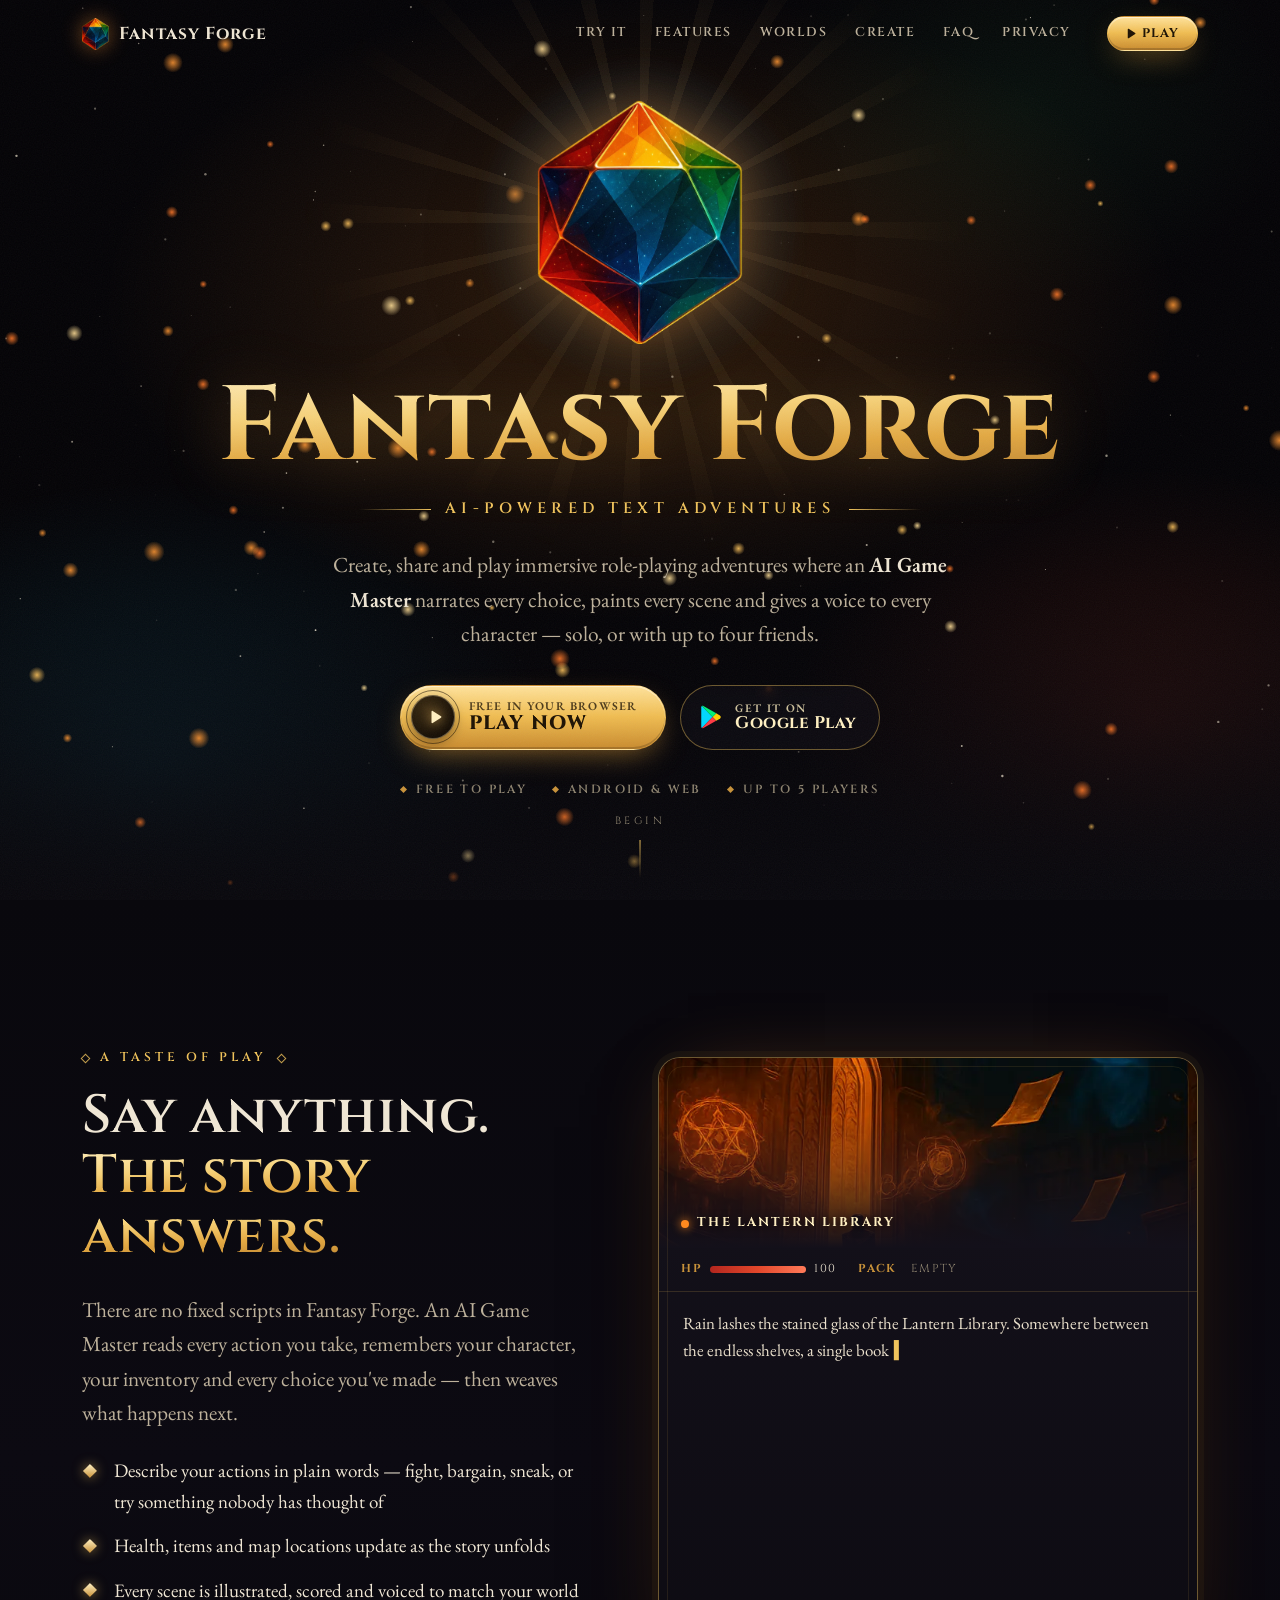
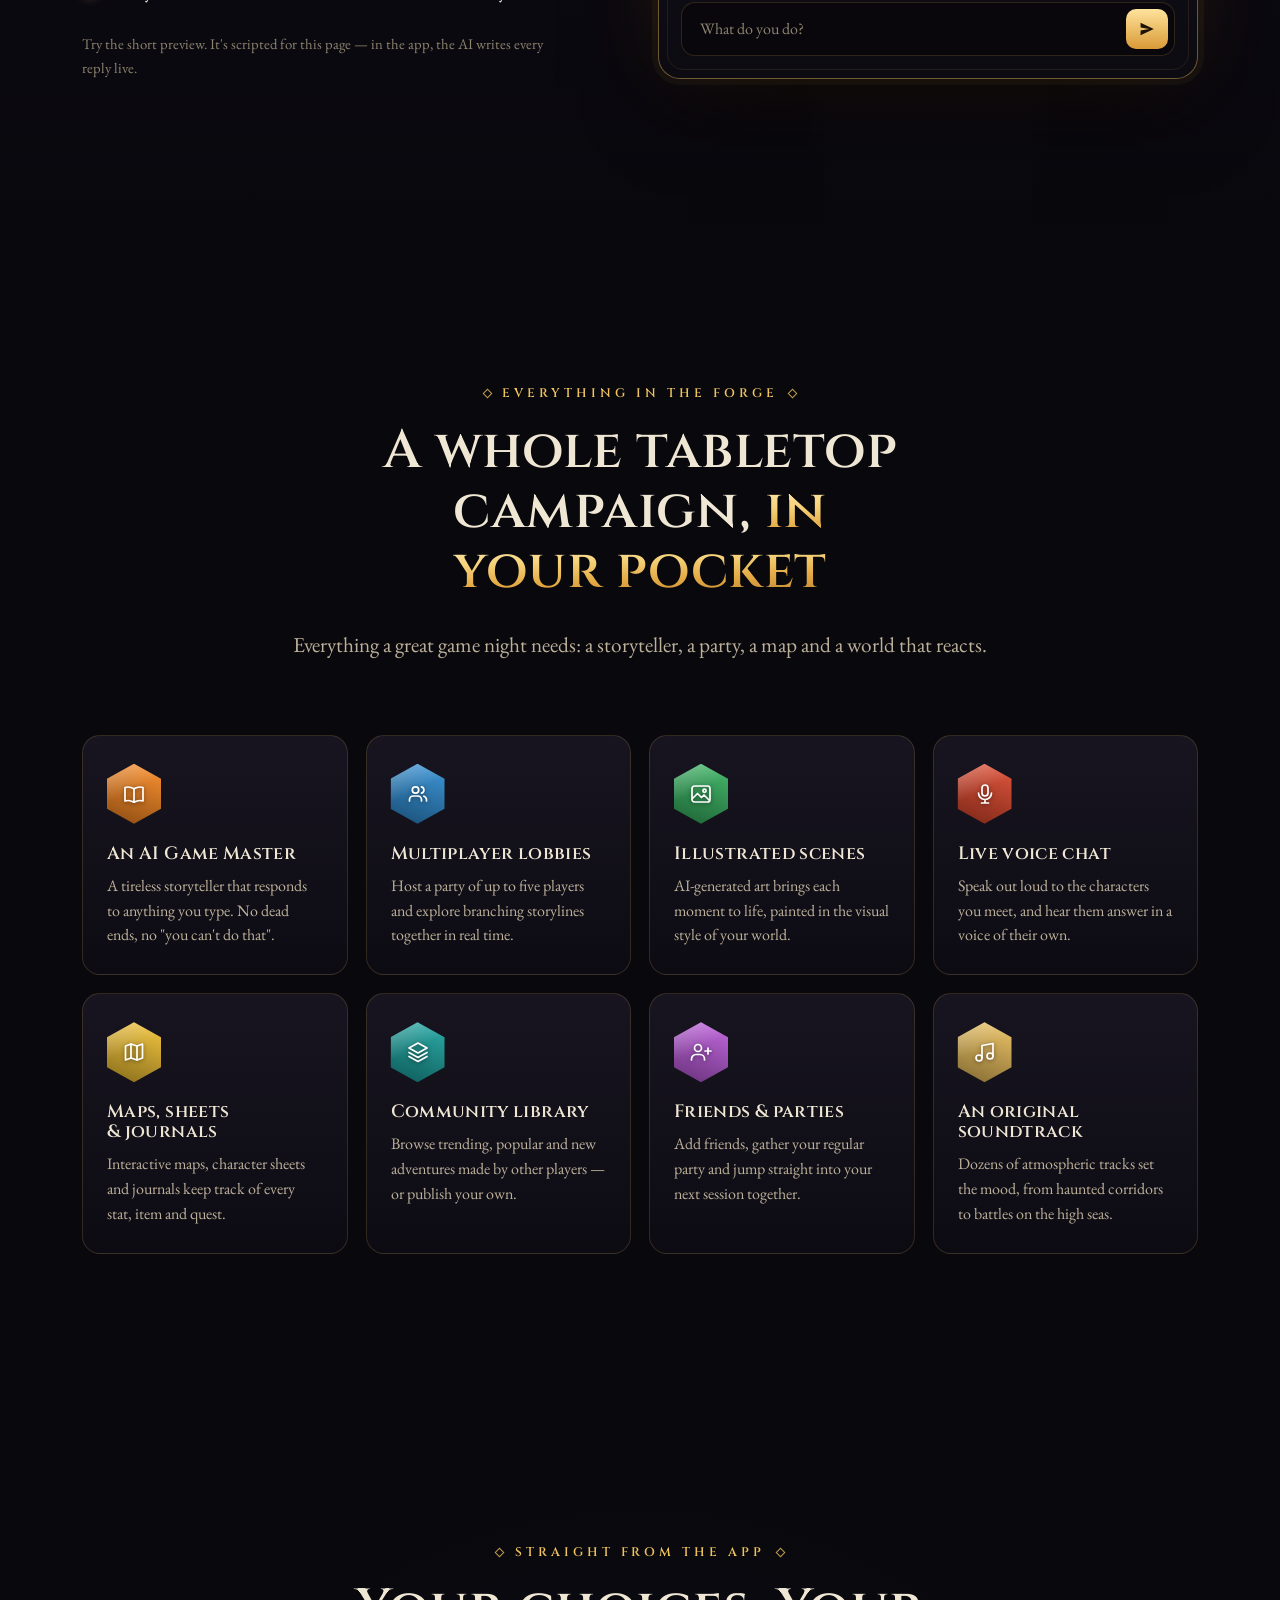
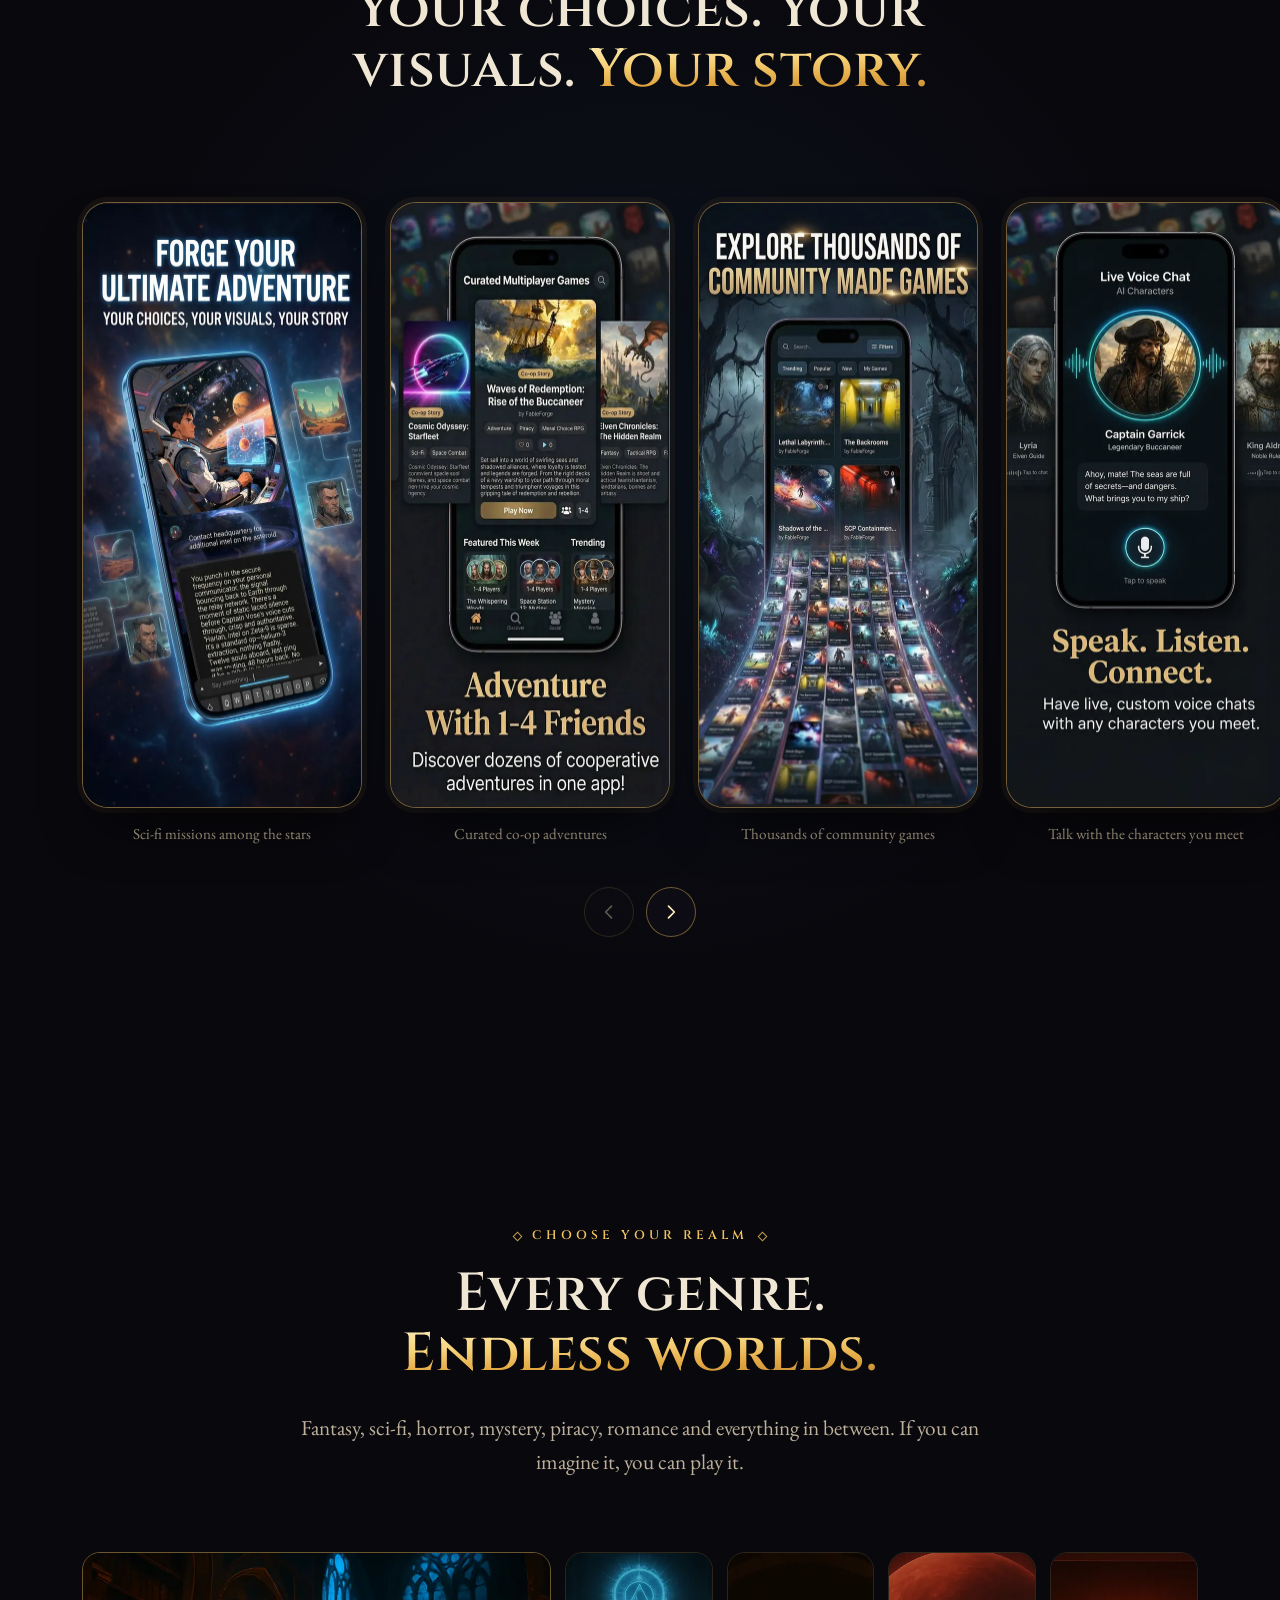
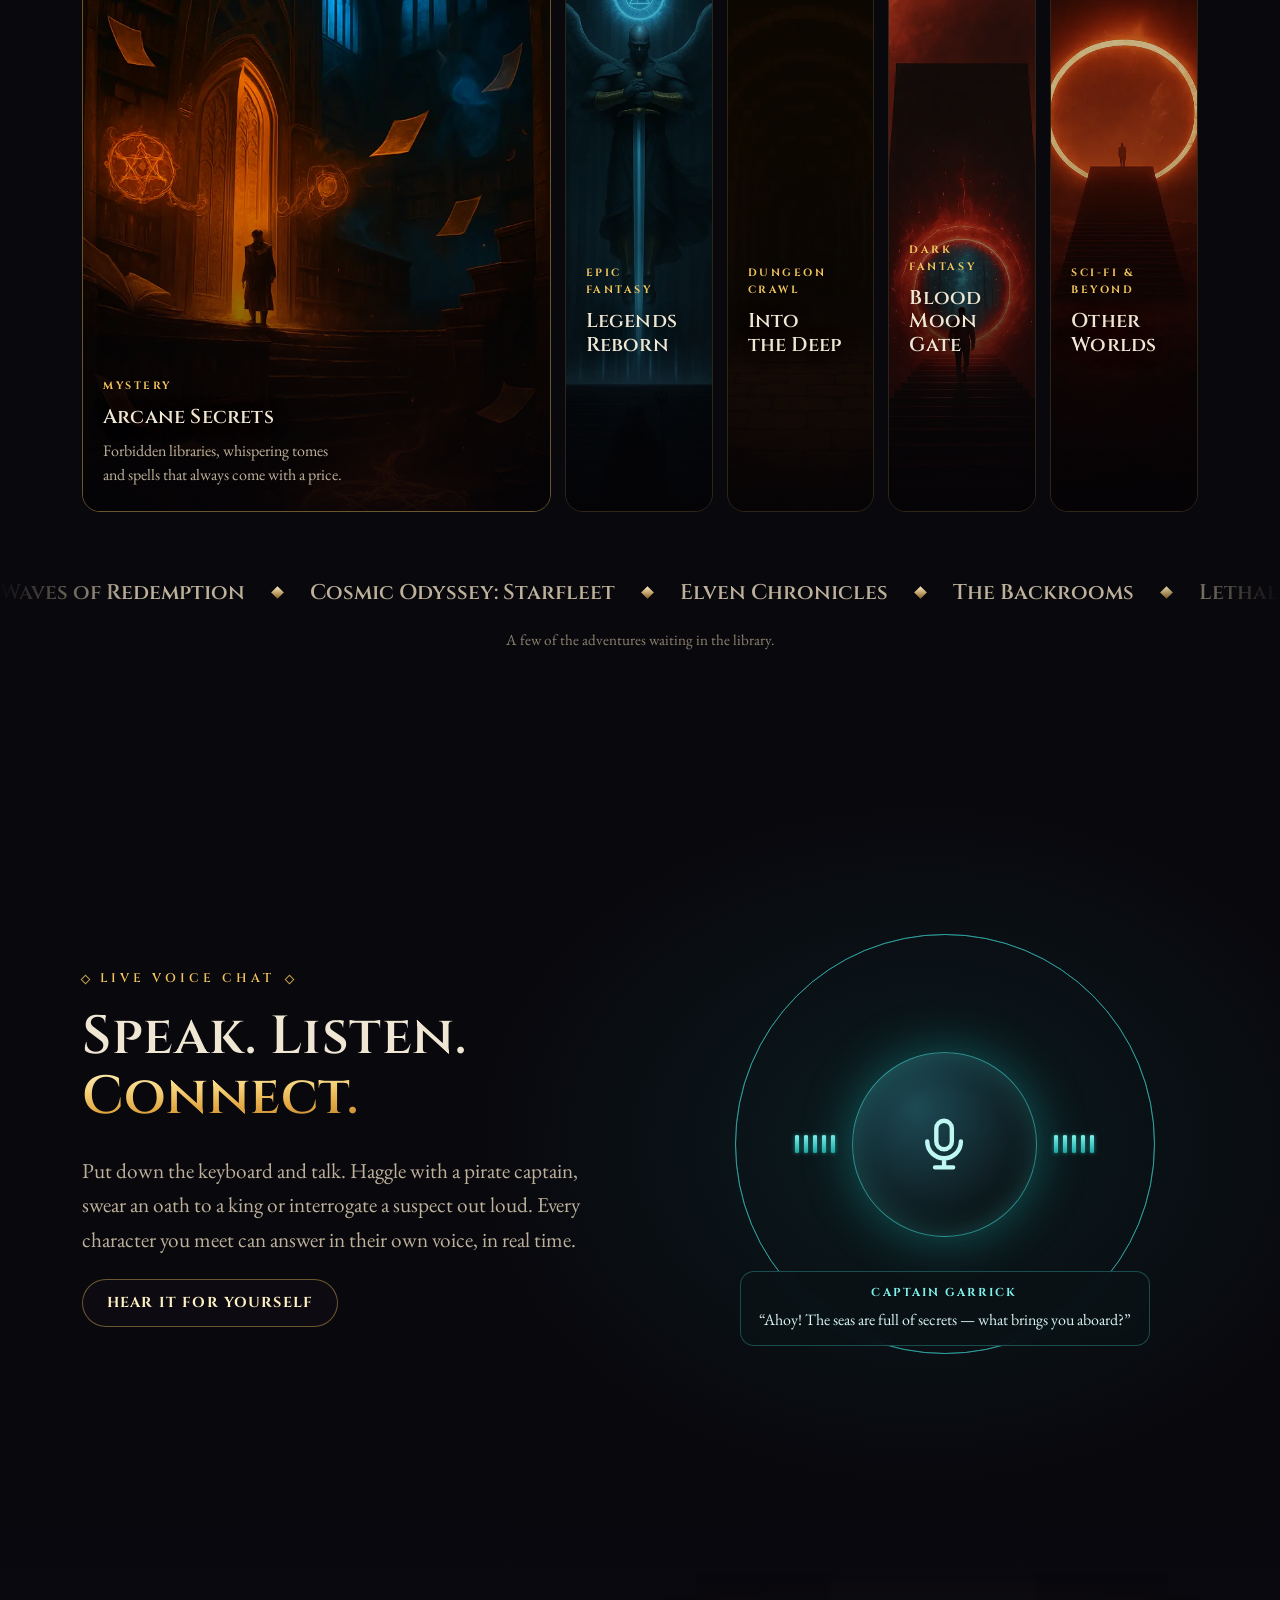
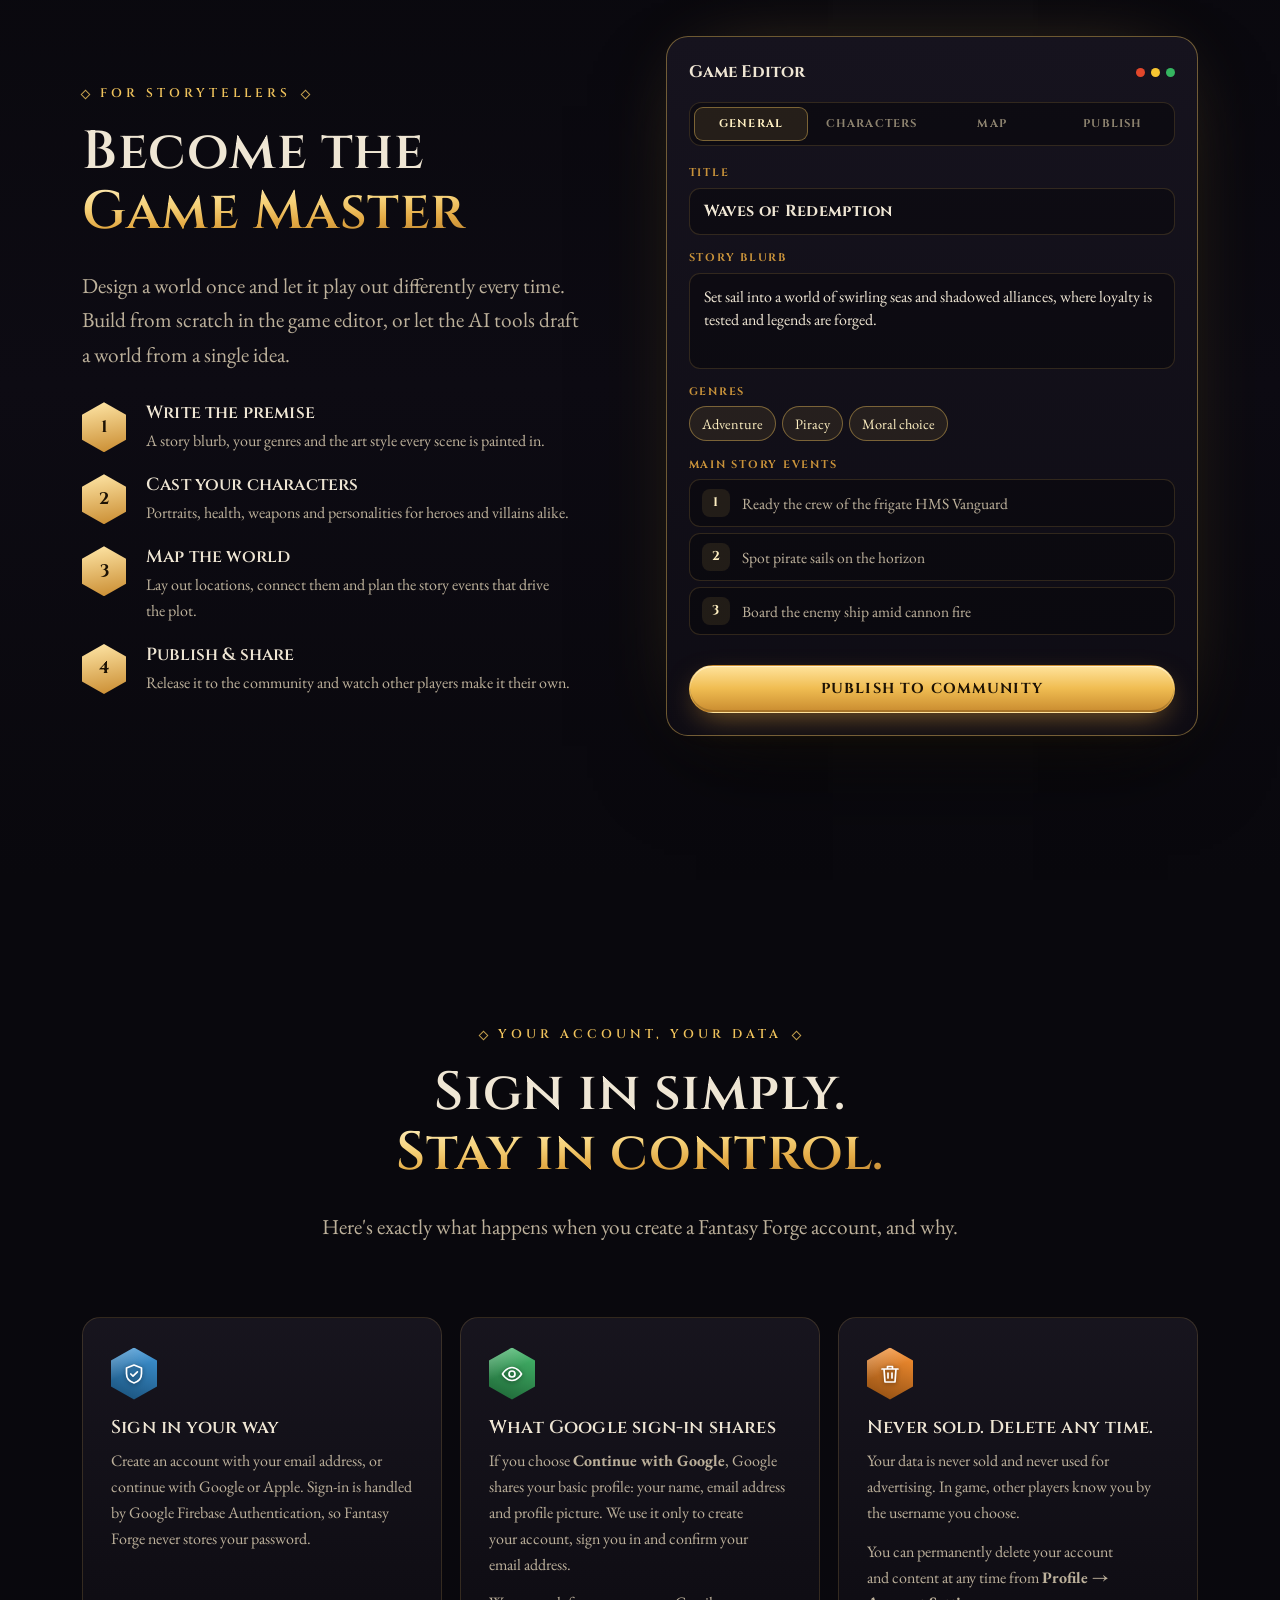
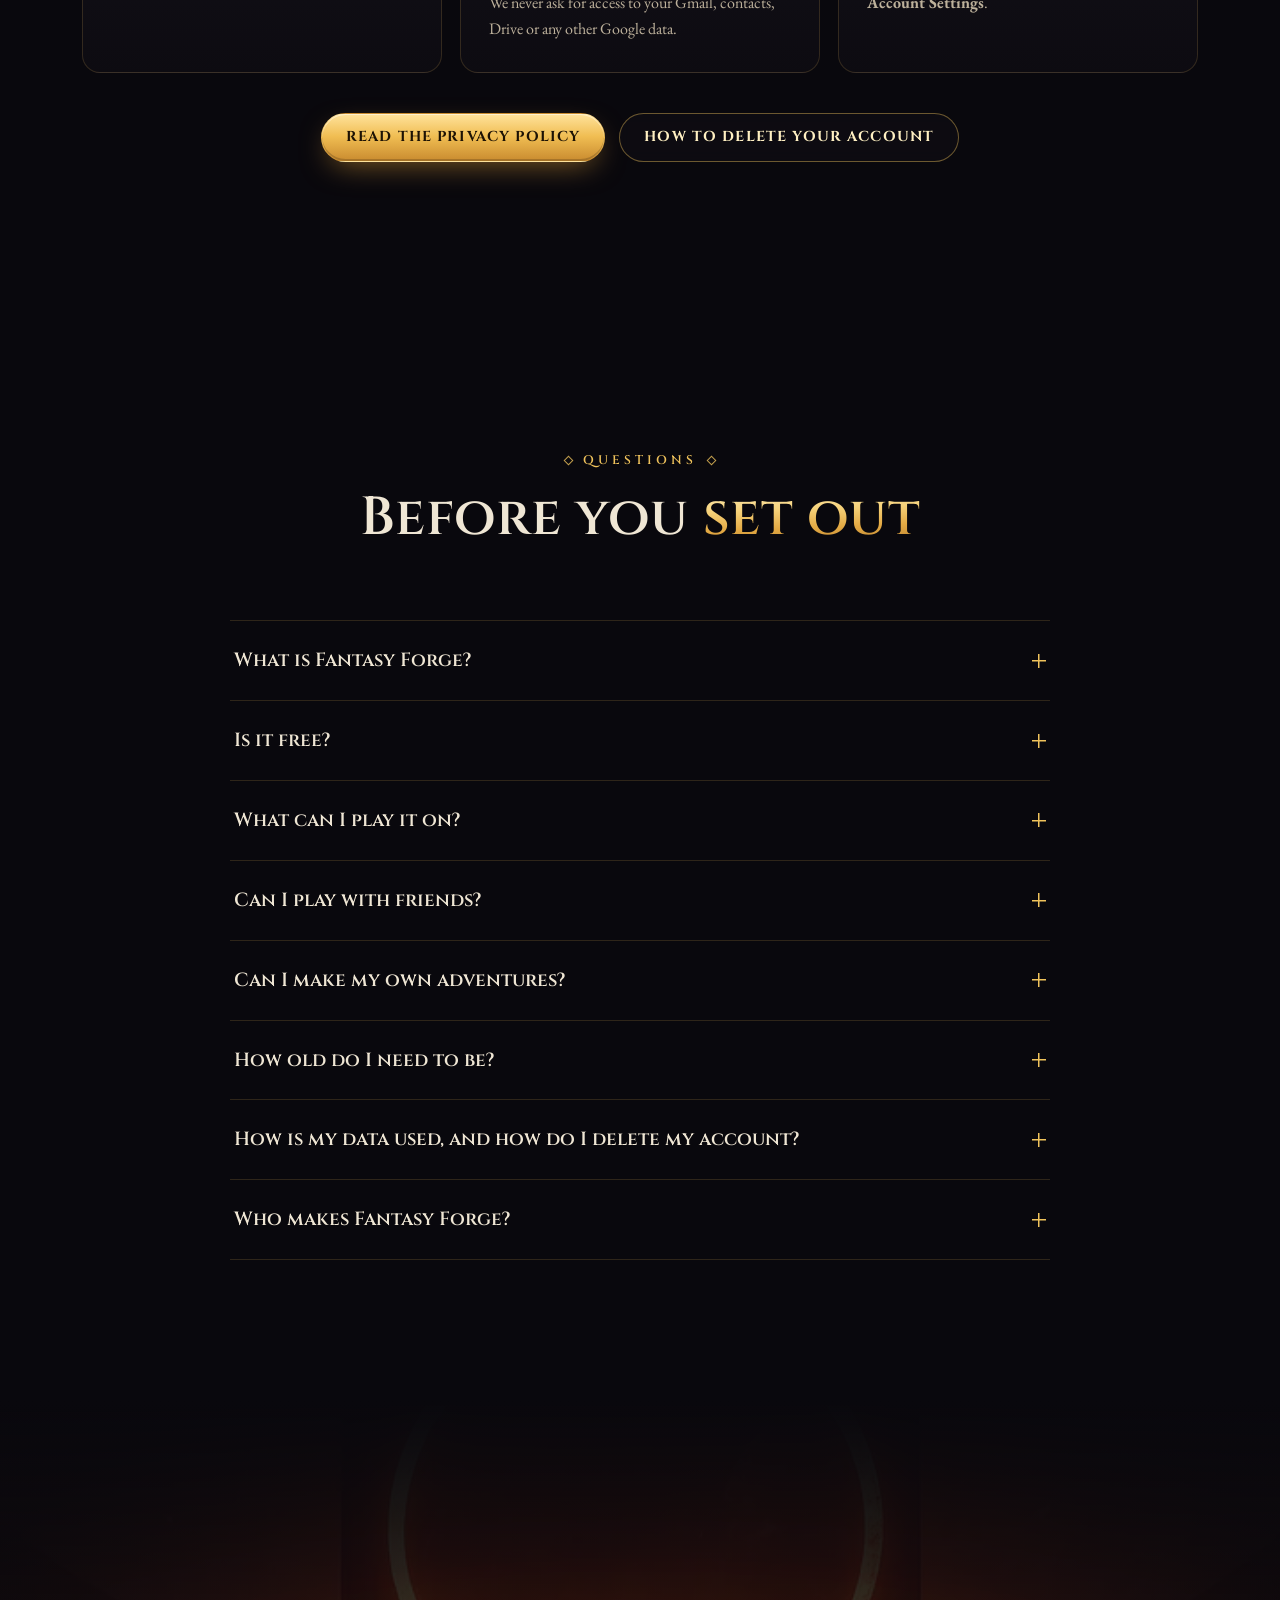
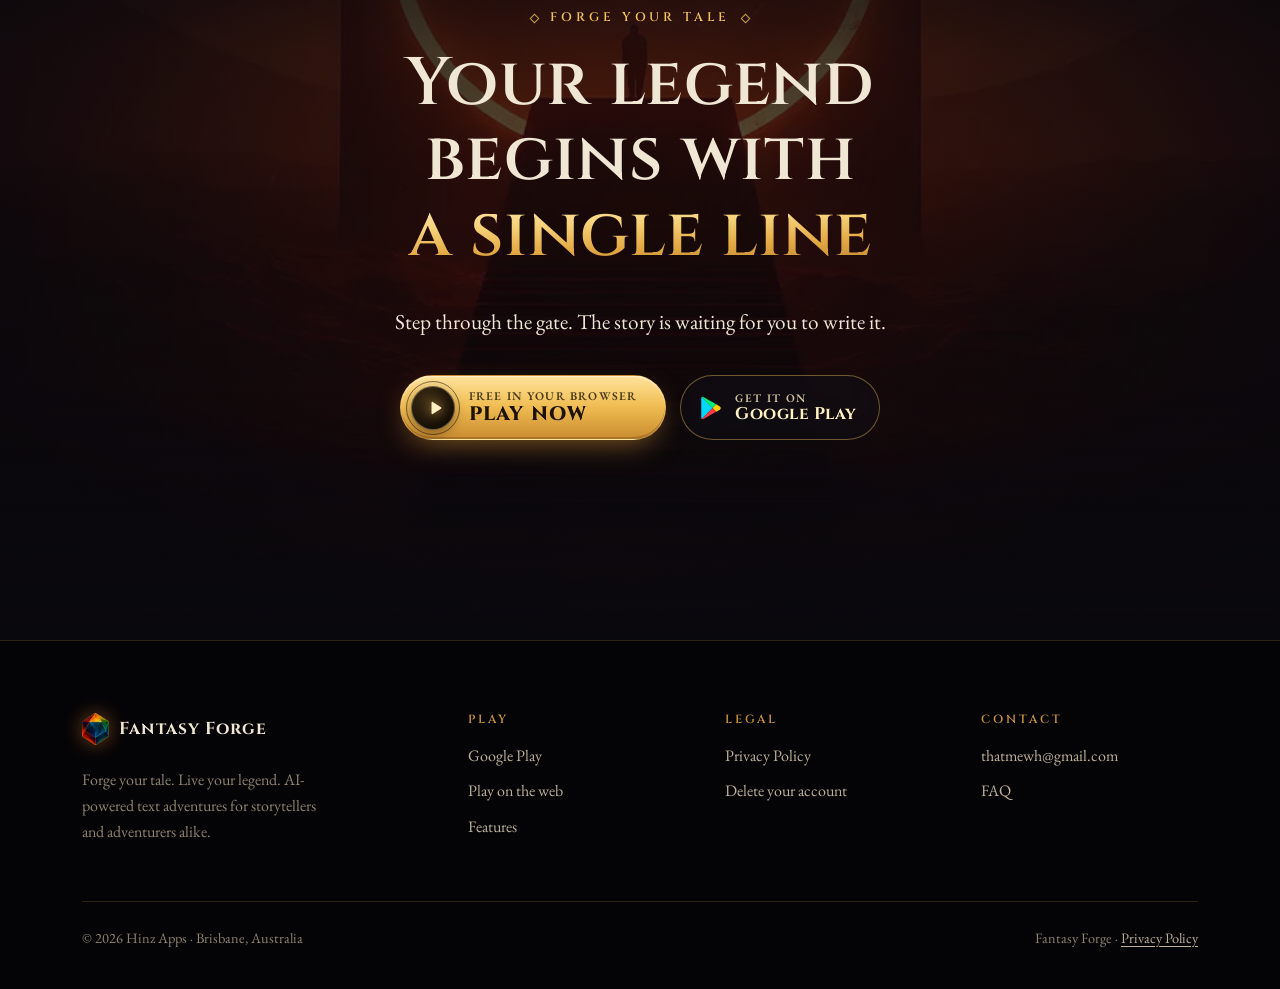
==== commit 87751738: "Point Open Graph image at the renamed repo's Pages URL Co-Authored-By: Claude Opus 5.5 <noreply@anth" ====
--- a/index.html
+++ b/index.html
@@ -12,7 +12,7 @@
   <meta property="og:site_name" content="Fantasy Forge">
   <meta property="og:title" content="Fantasy Forge — AI-Powered Text Adventures">
   <meta property="og:description" content="Create, share and play immersive AI-driven RPG adventures — solo or with up to four friends.">
-  <meta property="og:image" content="https://thatmewh.github.io/FableForgeStaticSite/assets/img/og-image.jpg">
+  <meta property="og:image" content="https://thatmewh.github.io/FantasyForgeStaticSite/assets/img/og-image.jpg">
   <meta property="og:image:width" content="1200">
   <meta property="og:image:height" content="630">
   <meta property="og:image:alt" content="The Fantasy Forge gem logo glowing above the words AI-powered text adventures">
